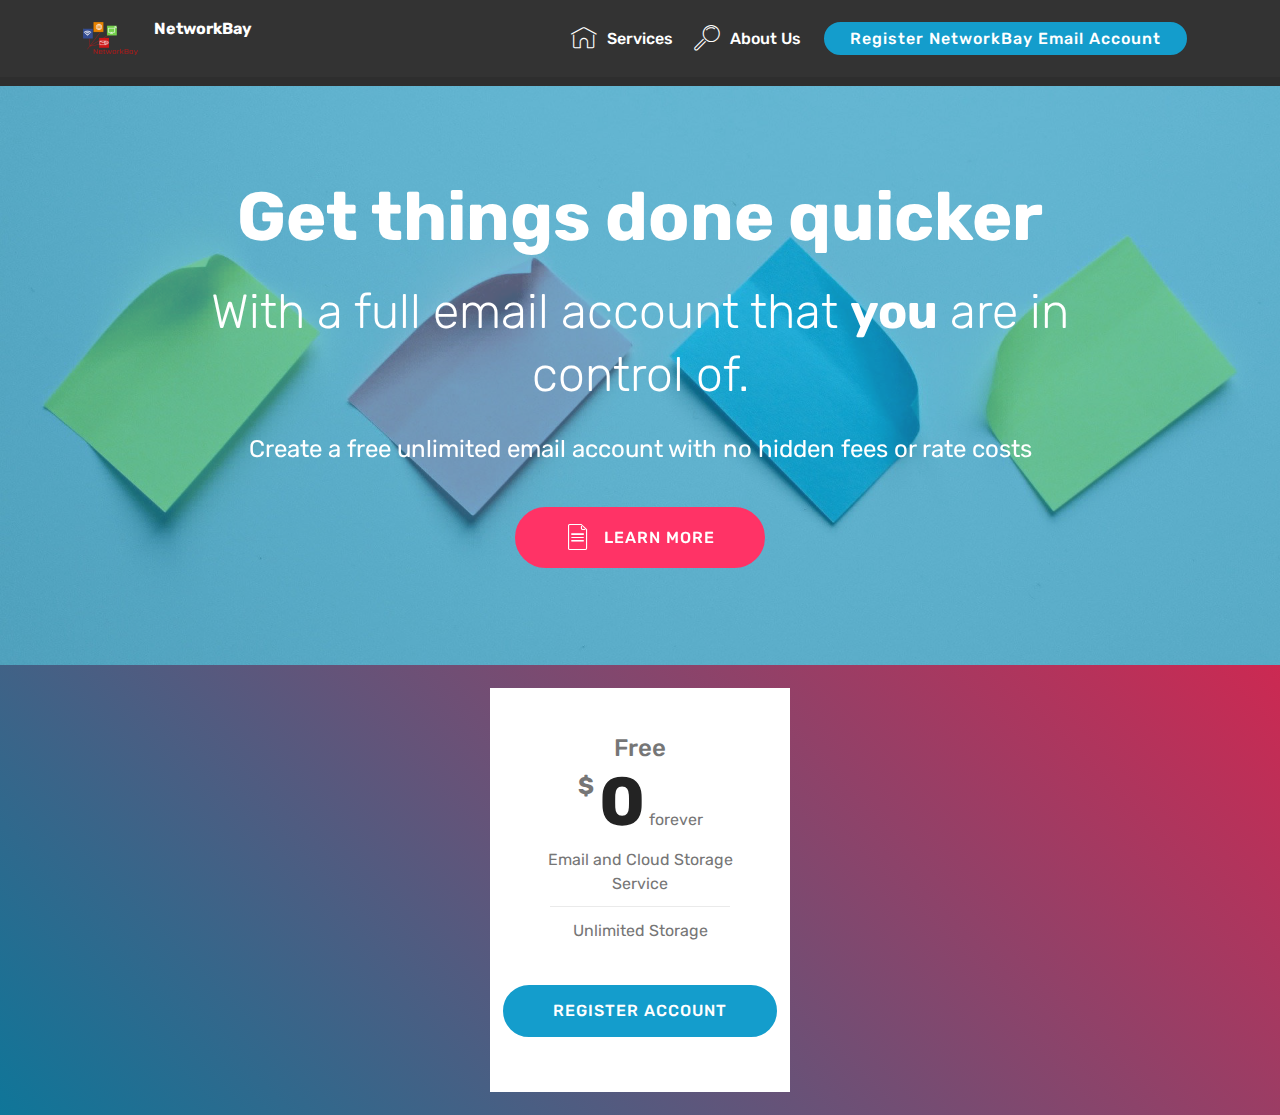
==== page1.html @ 38978fd0 "Initial commit" ====
<!DOCTYPE html>
<html  >
<head>
  <!-- Site made with Mobirise Website Builder v4.11.3, https://mobirise.com -->
  <meta charset="UTF-8">
  <meta http-equiv="X-UA-Compatible" content="IE=edge">
  <meta name="generator" content="Mobirise v4.11.3, mobirise.com">
  <meta name="viewport" content="width=device-width, initial-scale=1, minimum-scale=1">
  <link rel="shortcut icon" href="assets/images/unknown-122x122.png" type="image/x-icon">
  <meta name="description" content="Web Page Builder Description">
  
  <title>Register a NetworkBay Emailing Account</title>
  <link rel="stylesheet" href="assets/web/assets/mobirise-icons/mobirise-icons.css">
  <link rel="stylesheet" href="assets/bootstrap/css/bootstrap.min.css">
  <link rel="stylesheet" href="assets/bootstrap/css/bootstrap-grid.min.css">
  <link rel="stylesheet" href="assets/bootstrap/css/bootstrap-reboot.min.css">
  <link rel="stylesheet" href="assets/tether/tether.min.css">
  <link rel="stylesheet" href="assets/dropdown/css/style.css">
  <link rel="stylesheet" href="assets/theme/css/style.css">
  <link rel="preload" as="style" href="assets/mobirise/css/mbr-additional.css"><link rel="stylesheet" href="assets/mobirise/css/mbr-additional.css" type="text/css">
  
  
  
</head>
<body>
  <section class="menu cid-s6OE3MoCYk" once="menu" id="menu1-9">

    

    <nav class="navbar navbar-expand beta-menu navbar-dropdown align-items-center navbar-fixed-top navbar-toggleable-sm">
        <button class="navbar-toggler navbar-toggler-right" type="button" data-toggle="collapse" data-target="#navbarSupportedContent" aria-controls="navbarSupportedContent" aria-expanded="false" aria-label="Toggle navigation">
            <div class="hamburger">
                <span></span>
                <span></span>
                <span></span>
                <span></span>
            </div>
        </button>
        <div class="menu-logo">
            <div class="navbar-brand">
                <span class="navbar-logo">
                    <a href="https://networkbay.org">
                         <img src="assets/images/unknown-122x122.png" alt="NetworkBay Logo" title="" style="height: 3.8rem;">
                    </a>
                </span>
                <span class="navbar-caption-wrap"><a class="navbar-caption text-white display-4" href="https://mobirise.co">NetworkBay<br><br></a></span>
            </div>
        </div>
        <div class="collapse navbar-collapse" id="navbarSupportedContent">
            <ul class="navbar-nav nav-dropdown" data-app-modern-menu="true"><li class="nav-item">
                    <a class="nav-link link text-white display-4" href="https://mobirise.co">
                        <span class="mbri-home mbr-iconfont mbr-iconfont-btn"></span>
                        Services
                    </a>
                </li>
                <li class="nav-item">
                    <a class="nav-link link text-white display-4" href="https://mobirise.co">
                        <span class="mbri-search mbr-iconfont mbr-iconfont-btn"></span>
                        About Us
                    </a>
                </li></ul>
            <div class="navbar-buttons mbr-section-btn"><a class="btn btn-sm btn-primary display-4" href="https://mobirise.co">Register NetworkBay Email Account</a></div>
        </div>
    </nav>
</section>

<section class="engine"><a href="https://mobirise.info/y">html website templates</a></section><section once="footers" class="cid-s7uXBY1iLY" id="footer6-a">

    

    

    <div class="container">
        <div class="media-container-row align-center mbr-white">
            <div class="col-12">
                <p class="mbr-text mb-0 mbr-fonts-style display-7">
                    © Copyright 2020 NetworkBay - All Rights Reserved
                </p>
            </div>
        </div>
    </div>
</section>

<section class="header1 cid-sapcahCSkH mbr-parallax-background" id="header1-e">

    

    <div class="mbr-overlay" style="opacity: 0.6; background-color: rgb(20, 157, 204);">
    </div>

    <div class="container">
        <div class="row justify-content-md-center">
            <div class="mbr-white col-md-10">
                <h1 class="mbr-section-title align-center mbr-bold pb-3 mbr-fonts-style display-1">
                    Get things done quicker</h1>
                <h3 class="mbr-section-subtitle align-center mbr-light pb-3 mbr-fonts-style display-2">
                    With a full email account that <strong>you</strong>&nbsp;are in control of.</h3>
                <p class="mbr-text align-center pb-3 mbr-fonts-style display-5">Create a free unlimited email account with no hidden fees or rate costs</p>
                <div class="mbr-section-btn align-center"><a class="btn btn-md btn-secondary display-4" href="https://mobirise.co">
                        <span class="mbr-iconfont mbri-file"></span>LEARN MORE</a></div>
            </div>
        </div>
    </div>

</section>

<section class="pricing-table1 cid-saptM5VfDi" id="pricing-tables1-l">

    

    
    <div class="container">
        <div class="media-container-row">

            <div class="plan col-12 mx-2 my-2 justify-content-center">
                <div class="plan-header text-center pt-5">
                    <h3 class="plan-title mbr-fonts-style display-5">
                        Free</h3>
                    <div class="plan-price">
                        <span class="price-value mbr-fonts-style display-5">
                            $
                        </span>
                        <span class="price-figure mbr-fonts-style display-1">0</span>
                        <small class="price-term mbr-fonts-style display-7">forever</small>
                    </div>
                </div>
                <div class="plan-body pb-5">
                    <div class="plan-list align-center">
                        <ul class="list-group list-group-flush mbr-fonts-style display-7">
                            <li class="list-group-item">Email and Cloud Storage Service</li>
                            <li class="list-group-item">Unlimited Storage</li>
                        </ul>
                    </div>
                    <div class="mbr-section-btn text-center pt-4"><a href="https://mobirise.co" class="btn btn-primary display-4">REGISTER ACCOUNT</a></div>
                </div>
            </div>

            

            

            
        </div>
    </div>
</section>


  <script src="assets/web/assets/jquery/jquery.min.js"></script>
  <script src="assets/popper/popper.min.js"></script>
  <script src="assets/bootstrap/js/bootstrap.min.js"></script>
  <script src="assets/tether/tether.min.js"></script>
  <script src="assets/smoothscroll/smooth-scroll.js"></script>
  <script src="assets/dropdown/js/nav-dropdown.js"></script>
  <script src="assets/dropdown/js/navbar-dropdown.js"></script>
  <script src="assets/touchswipe/jquery.touch-swipe.min.js"></script>
  <script src="assets/parallax/jarallax.min.js"></script>
  <script src="assets/theme/js/script.js"></script>
  
  
</body>
</html>
---- assets/web/assets/mobirise-icons/mobirise-icons.css ----
@font-face {
  font-family: 'MobiriseIcons';
  src:  url('mobirise-icons.eot?spat4u');
  src:  url('mobirise-icons.eot?spat4u#iefix') format('embedded-opentype'),
    url('mobirise-icons.ttf?spat4u') format('truetype'),
    url('mobirise-icons.woff?spat4u') format('woff'),
    url('mobirise-icons.svg?spat4u#MobiriseIcons') format('svg');
  font-weight: normal;
  font-style: normal;
  font-display: swap;
}

[class^="mbri-"], [class*=" mbri-"] {
  /* use !important to prevent issues with browser extensions that change fonts */
  font-family: MobiriseIcons !important;
  speak: none;
  font-style: normal;
  font-weight: normal;
  font-variant: normal;
  text-transform: none;
  line-height: 1;

  /* Better Font Rendering =========== */
  -webkit-font-smoothing: antialiased;
  -moz-osx-font-smoothing: grayscale;
}

.mbri-add-submenu:before {
  content: "\e900";
}
.mbri-alert:before {
  content: "\e901";
}
.mbri-align-center:before {
  content: "\e902";
}
.mbri-align-justify:before {
  content: "\e903";
}
.mbri-align-left:before {
  content: "\e904";
}
.mbri-align-right:before {
  content: "\e905";
}
.mbri-android:before {
  content: "\e906";
}
.mbri-apple:before {
  content: "\e907";
}
.mbri-arrow-down:before {
  content: "\e908";
}
.mbri-arrow-next:before {
  content: "\e909";
}
.mbri-arrow-prev:before {
  content: "\e90a";
}
.mbri-arrow-up:before {
  content: "\e90b";
}
.mbri-bold:before {
  content: "\e90c";
}
.mbri-bookmark:before {
  content: "\e90d";
}
.mbri-bootstrap:before {
  content: "\e90e";
}
.mbri-briefcase:before {
  content: "\e90f";
}
.mbri-browse:before {
  content: "\e910";
}
.mbri-bulleted-list:before {
  content: "\e911";
}
.mbri-calendar:before {
  content: "\e912";
}
.mbri-camera:before {
  content: "\e913";
}
.mbri-cart-add:before {
  content: "\e914";
}
.mbri-cart-full:before {
  content: "\e915";
}
.mbri-cash:before {
  content: "\e916";
}
.mbri-change-style:before {
  content: "\e917";
}
.mbri-chat:before {
  content: "\e918";
}
.mbri-clock:before {
  content: "\e919";
}
.mbri-close:before {
  content: "\e91a";
}
.mbri-cloud:before {
  content: "\e91b";
}
.mbri-code:before {
  content: "\e91c";
}
.mbri-contact-form:before {
  content: "\e91d";
}
.mbri-credit-card:before {
  content: "\e91e";
}
.mbri-cursor-click:before {
  content: "\e91f";
}
.mbri-cust-feedback:before {
  content: "\e920";
}
.mbri-database:before {
  content: "\e921";
}
.mbri-delivery:before {
  content: "\e922";
}
.mbri-desktop:before {
  content: "\e923";
}
.mbri-devices:before {
  content: "\e924";
}
.mbri-down:before {
  content: "\e925";
}
.mbri-download:before {
  content: "\e989";
}
.mbri-drag-n-drop:before {
  content: "\e927";
}
.mbri-drag-n-drop2:before {
  content: "\e928";
}
.mbri-edit:before {
  content: "\e929";
}
.mbri-edit2:before {
  content: "\e92a";
}
.mbri-error:before {
  content: "\e92b";
}
.mbri-extension:before {
  content: "\e92c";
}
.mbri-features:before {
  content: "\e92d";
}
.mbri-file:before {
  content: "\e92e";
}
.mbri-flag:before {
  content: "\e92f";
}
.mbri-folder:before {
  content: "\e930";
}
.mbri-gift:before {
  content: "\e931";
}
.mbri-github:before {
  content: "\e932";
}
.mbri-globe:before {
  content: "\e933";
}
.mbri-globe-2:before {
  content: "\e934";
}
.mbri-growing-chart:before {
  content: "\e935";
}
.mbri-hearth:before {
  content: "\e936";
}
.mbri-help:before {
  content: "\e937";
}
.mbri-home:before {
  content: "\e938";
}
.mbri-hot-cup:before {
  content: "\e939";
}
.mbri-idea:before {
  content: "\e93a";
}
.mbri-image-gallery:before {
  content: "\e93b";
}
.mbri-image-slider:before {
  content: "\e93c";
}
.mbri-info:before {
  content: "\e93d";
}
.mbri-italic:before {
  content: "\e93e";
}
.mbri-key:before {
  content: "\e93f";
}
.mbri-laptop:before {
  content: "\e940";
}
.mbri-layers:before {
  content: "\e941";
}
.mbri-left-right:before {
  content: "\e942";
}
.mbri-left:before {
  content: "\e943";
}
.mbri-letter:before {
  content: "\e944";
}
.mbri-like:before {
  content: "\e945";
}
.mbri-link:before {
  content: "\e946";
}
.mbri-lock:before {
  content: "\e947";
}
.mbri-login:before {
  content: "\e948";
}
.mbri-logout:before {
  content: "\e949";
}
.mbri-magic-stick:before {
  content: "\e94a";
}
.mbri-map-pin:before {
  content: "\e94b";
}
.mbri-menu:before {
  content: "\e94c";
}
.mbri-mobile:before {
  content: "\e94d";
}
.mbri-mobile2:before {
  content: "\e94e";
}
.mbri-mobirise:before {
  content: "\e94f";
}
.mbri-more-horizontal:before {
  content: "\e950";
}
.mbri-more-vertical:before {
  content: "\e951";
}
.mbri-music:before {
  content: "\e952";
}
.mbri-new-file:before {
  content: "\e953";
}
.mbri-numbered-list:before {
  content: "\e954";
}
.mbri-opened-folder:before {
  content: "\e955";
}
.mbri-pages:before {
  content: "\e956";
}
.mbri-paper-plane:before {
  content: "\e957";
}
.mbri-paperclip:before {
  content: "\e958";
}
.mbri-photo:before {
  content: "\e959";
}
.mbri-photos:before {
  content: "\e95a";
}
.mbri-pin:before {
  content: "\e95b";
}
.mbri-play:before {
  content: "\e95c";
}
.mbri-plus:before {
  content: "\e95d";
}
.mbri-preview:before {
  content: "\e95e";
}
.mbri-print:before {
  content: "\e95f";
}
.mbri-protect:before {
  content: "\e960";
}
.mbri-question:before {
  content: "\e961";
}
.mbri-quote-left:before {
  content: "\e962";
}
.mbri-quote-right:before {
  content: "\e963";
}
.mbri-refresh:before {
  content: "\e964";
}
.mbri-responsive:before {
  content: "\e965";
}
.mbri-right:before {
  content: "\e966";
}
.mbri-rocket:before {
  content: "\e967";
}
.mbri-sad-face:before {
  content: "\e968";
}
.mbri-sale:before {
  content: "\e969";
}
.mbri-save:before {
  content: "\e96a";
}
.mbri-search:before {
  content: "\e96b";
}
.mbri-setting:before {
  content: "\e96c";
}
.mbri-setting2:before {
  content: "\e96d";
}
.mbri-setting3:before {
  content: "\e96e";
}
.mbri-share:before {
  content: "\e96f";
}
.mbri-shopping-bag:before {
  content: "\e970";
}
.mbri-shopping-basket:before {
  content: "\e971";
}
.mbri-shopping-cart:before {
  content: "\e972";
}
.mbri-sites:before {
  content: "\e973";
}
.mbri-smile-face:before {
  content: "\e974";
}
.mbri-speed:before {
  content: "\e975";
}
.mbri-star:before {
  content: "\e976";
}
.mbri-success:before {
  content: "\e977";
}
.mbri-sun:before {
  content: "\e978";
}
.mbri-sun2:before {
  content: "\e979";
}
.mbri-tablet:before {
  content: "\e97a";
}
.mbri-tablet-vertical:before {
  content: "\e97b";
}
.mbri-target:before {
  content: "\e97c";
}
.mbri-timer:before {
  content: "\e97d";
}
.mbri-to-ftp:before {
  content: "\e97e";
}
.mbri-to-local-drive:before {
  content: "\e97f";
}
.mbri-touch-swipe:before {
  content: "\e980";
}
.mbri-touch:before {
  content: "\e981";
}
.mbri-trash:before {
  content: "\e982";
}
.mbri-underline:before {
  content: "\e983";
}
.mbri-unlink:before {
  content: "\e984";
}
.mbri-unlock:before {
  content: "\e985";
}
.mbri-up-down:before {
  content: "\e986";
}
.mbri-up:before {
  content: "\e987";
}
.mbri-update:before {
  content: "\e988";
}
.mbri-upload:before {
 content: "\e926"; 
}
.mbri-user:before {
  content: "\e98a";
}
.mbri-user2:before {
  content: "\e98b";
}
.mbri-users:before {
  content: "\e98c";
}
.mbri-video:before {
  content: "\e98d";
}
.mbri-video-play:before {
  content: "\e98e";
}
.mbri-watch:before {
  content: "\e98f";
}
.mbri-website-theme:before {
  content: "\e990";
}
.mbri-wifi:before {
  content: "\e991";
}
.mbri-windows:before {
  content: "\e992";
}
.mbri-zoom-out:before {
  content: "\e993";
}
.mbri-redo:before {
  content: "\e994";
}
.mbri-undo:before {
  content: "\e995";
}
---- assets/dropdown/css/style.css ----
.navbar-dropdown {
  left: 0;
  padding: 0;
  position: absolute;
  right: 0;
  top: 0;
  transition: all 0.45s ease;
  z-index: 1030;
  background: #282828; }
  .navbar-dropdown .navbar-logo {
    margin-right: 0.8rem;
    transition: margin 0.3s ease-in-out;
    vertical-align: middle; }
    .navbar-dropdown .navbar-logo img {
      height: 3.125rem;
      transition: all 0.3s ease-in-out; }
    .navbar-dropdown .navbar-logo.mbr-iconfont {
      font-size: 3.125rem;
      line-height: 3.125rem; }
  .navbar-dropdown .navbar-caption {
    font-weight: 700;
    white-space: normal;
    vertical-align: -4px;
    line-height: 3.125rem !important; }
    .navbar-dropdown .navbar-caption, .navbar-dropdown .navbar-caption:hover {
      color: inherit;
      text-decoration: none; }
  .navbar-dropdown .mbr-iconfont + .navbar-caption {
    vertical-align: -1px; }
  .navbar-dropdown.navbar-fixed-top {
    position: fixed; }
  .navbar-dropdown .navbar-brand span {
    vertical-align: -4px; }
  .navbar-dropdown.bg-color.transparent {
    background: none; }
  .navbar-dropdown.navbar-short .navbar-brand {
    padding: 0.625rem 0; }
    .navbar-dropdown.navbar-short .navbar-brand span {
      vertical-align: -1px; }
  .navbar-dropdown.navbar-short .navbar-caption {
    line-height: 2.375rem !important;
    vertical-align: -2px; }
  .navbar-dropdown.navbar-short .navbar-logo {
    margin-right: 0.5rem; }
    .navbar-dropdown.navbar-short .navbar-logo img {
      height: 2.375rem; }
    .navbar-dropdown.navbar-short .navbar-logo.mbr-iconfont {
      font-size: 2.375rem;
      line-height: 2.375rem; }
  .navbar-dropdown.navbar-short .mbr-table-cell {
    height: 3.625rem; }
  .navbar-dropdown .navbar-close {
    left: 0.6875rem;
    position: fixed;
    top: 0.75rem;
    z-index: 1000; }
  .navbar-dropdown .hamburger-icon {
    content: "";
    display: inline-block;
    vertical-align: middle;
    width: 16px;
    -webkit-box-shadow: 0 -6px 0 1px #282828,0 0 0 1px #282828,0 6px 0 1px #282828;
    -moz-box-shadow: 0 -6px 0 1px #282828,0 0 0 1px #282828,0 6px 0 1px #282828;
    box-shadow: 0 -6px 0 1px #282828,0 0 0 1px #282828,0 6px 0 1px #282828; }

.dropdown-menu .dropdown-toggle[data-toggle="dropdown-submenu"]::after {
  border-bottom: 0.35em solid transparent;
  border-left: 0.35em solid;
  border-right: 0;
  border-top: 0.35em solid transparent;
  margin-left: 0.3rem; }

.dropdown-menu .dropdown-item:focus {
  outline: 0; }

.nav-dropdown {
  font-size: 0.75rem;
  font-weight: 500;
  height: auto !important; }
  .nav-dropdown .nav-btn {
    padding-left: 1rem; }
  .nav-dropdown .link {
    margin: .667em 1.667em;
    font-weight: 500;
    padding: 0;
    transition: color .2s ease-in-out; }
    .nav-dropdown .link.dropdown-toggle {
      margin-right: 2.583em; }
      .nav-dropdown .link.dropdown-toggle::after {
        margin-left: .25rem;
        border-top: 0.35em solid;
        border-right: 0.35em solid transparent;
        border-left: 0.35em solid transparent;
        border-bottom: 0; }
      .nav-dropdown .link.dropdown-toggle[aria-expanded="true"] {
        margin: 0;
        padding: 0.667em 3.263em  0.667em 1.667em; }
  .nav-dropdown .link::after,
  .nav-dropdown .dropdown-item::after {
    color: inherit; }
  .nav-dropdown .btn {
    font-size: 0.75rem;
    font-weight: 700;
    letter-spacing: 0;
    margin-bottom: 0;
    padding-left: 1.25rem;
    padding-right: 1.25rem; }
  .nav-dropdown .dropdown-menu {
    border-radius: 0;
    border: 0;
    left: 0;
    margin: 0;
    padding-bottom: 1.25rem;
    padding-top: 1.25rem;
    position: relative; }
  .nav-dropdown .dropdown-submenu {
    margin-left: 0.125rem;
    top: 0; }
  .nav-dropdown .dropdown-item {
    font-weight: 500;
    line-height: 2;
    padding: 0.3846em 4.615em 0.3846em 1.5385em;
    position: relative;
    transition: color .2s ease-in-out, background-color .2s ease-in-out; }
    .nav-dropdown .dropdown-item::after {
      margin-top: -0.3077em;
      position: absolute;
      right: 1.1538em;
      top: 50%; }
    .nav-dropdown .dropdown-item:focus, .nav-dropdown .dropdown-item:hover {
      background: none; }

@media (max-width: 767px) {
  .nav-dropdown.navbar-toggleable-sm {
    bottom: 0;
    display: none;
    left: 0;
    overflow-x: hidden;
    position: fixed;
    top: 0;
    transform: translateX(-100%);
    -ms-transform: translateX(-100%);
    -webkit-transform: translateX(-100%);
    width: 18.75rem;
    z-index: 999; } }
.nav-dropdown.navbar-toggleable-xl {
  bottom: 0;
  display: none;
  left: 0;
  overflow-x: hidden;
  position: fixed;
  top: 0;
  transform: translateX(-100%);
  -ms-transform: translateX(-100%);
  -webkit-transform: translateX(-100%);
  width: 18.75rem;
  z-index: 999; }

.nav-dropdown-sm {
  display: block !important;
  overflow-x: hidden;
  overflow: auto;
  padding-top: 3.875rem; }
  .nav-dropdown-sm::after {
    content: "";
    display: block;
    height: 3rem;
    width: 100%; }
  .nav-dropdown-sm.collapse.in ~ .navbar-close {
    display: block !important; }
  .nav-dropdown-sm.collapsing, .nav-dropdown-sm.collapse.in {
    transform: translateX(0);
    -ms-transform: translateX(0);
    -webkit-transform: translateX(0);
    transition: all 0.25s ease-out;
    -webkit-transition: all 0.25s ease-out;
    background: #282828; }
  .nav-dropdown-sm.collapsing[aria-expanded="false"] {
    transform: translateX(-100%);
    -ms-transform: translateX(-100%);
    -webkit-transform: translateX(-100%); }
  .nav-dropdown-sm .nav-item {
    display: block;
    margin-left: 0 !important;
    padding-left: 0; }
  .nav-dropdown-sm .link,
  .nav-dropdown-sm .dropdown-item {
    border-top: 1px dotted rgba(255, 255, 255, 0.1);
    font-size: 0.8125rem;
    line-height: 1.6;
    margin: 0 !important;
    padding: 0.875rem 2.4rem 0.875rem 1.5625rem !important;
    position: relative;
    white-space: normal; }
    .nav-dropdown-sm .link:focus, .nav-dropdown-sm .link:hover,
    .nav-dropdown-sm .dropdown-item:focus,
    .nav-dropdown-sm .dropdown-item:hover {
      background: rgba(0, 0, 0, 0.2) !important;
      color: #c0a375; }
  .nav-dropdown-sm .nav-btn {
    position: relative;
    padding: 1.5625rem 1.5625rem 0 1.5625rem; }
    .nav-dropdown-sm .nav-btn::before {
      border-top: 1px dotted rgba(255, 255, 255, 0.1);
      content: "";
      left: 0;
      position: absolute;
      top: 0;
      width: 100%; }
    .nav-dropdown-sm .nav-btn + .nav-btn {
      padding-top: 0.625rem; }
      .nav-dropdown-sm .nav-btn + .nav-btn::before {
        display: none; }
  .nav-dropdown-sm .btn {
    padding: 0.625rem 0; }
  .nav-dropdown-sm .dropdown-toggle[data-toggle="dropdown-submenu"]::after {
    margin-left: .25rem;
    border-top: 0.35em solid;
    border-right: 0.35em solid transparent;
    border-left: 0.35em solid transparent;
    border-bottom: 0; }
  .nav-dropdown-sm .dropdown-toggle[data-toggle="dropdown-submenu"][aria-expanded="true"]::after {
    border-top: 0;
    border-right: 0.35em solid transparent;
    border-left: 0.35em solid transparent;
    border-bottom: 0.35em solid; }
  .nav-dropdown-sm .dropdown-menu {
    margin: 0;
    padding: 0;
    position: relative;
    top: 0;
    left: 0;
    width: 100%;
    border: 0;
    float: none;
    border-radius: 0;
    background: none; }
  .nav-dropdown-sm .dropdown-submenu {
    left: 100%;
    margin-left: 0.125rem;
    margin-top: -1.25rem;
    top: 0; }

.navbar-toggleable-sm .nav-dropdown .dropdown-menu {
  position: absolute; }

.navbar-toggleable-sm .nav-dropdown .dropdown-submenu {
  left: 100%;
  margin-left: 0.125rem;
  margin-top: -1.25rem;
  top: 0; }

.navbar-toggleable-sm.opened .nav-dropdown .dropdown-menu {
  position: relative; }

.navbar-toggleable-sm.opened .nav-dropdown .dropdown-submenu {
  left: 0;
  margin-left: 00rem;
  margin-top: 0rem;
  top: 0; }

.is-builder .nav-dropdown.collapsing {
  transition: none !important; }

/*# sourceMappingURL=style.css.map */
---- assets/theme/css/style.css ----
/*!
 * Mobirise v4 theme (https://mobirise.com/)
 * Copyright 2017 Mobirise
 */
section {
  background-color: #eeeeee; }

body {
  font-style: normal;
  line-height: 1.5; }

section,
.container,
.container-fluid {
  position: relative;
  word-wrap: break-word; }

a.mbr-iconfont:hover {
  text-decoration: none; }

.article .lead p,
.article .lead ul,
.article .lead ol,
.article .lead pre,
.article .lead blockquote {
  margin-bottom: 0; }

ul,
ol,
pre,
blockquote {
  margin-bottom: 2.3125rem; }

pre {
  background: #f4f4f4;
  padding: 10px 24px;
  white-space: pre-wrap; }

.inactive {
  -webkit-user-select: none;
  -moz-user-select: none;
  -ms-user-select: none;
  user-select: none;
  pointer-events: none;
  -webkit-user-drag: none;
  user-drag: none; }

.mbr-section__comments .row {
  justify-content: center;
  -webkit-justify-content: center; }

a {
  font-style: normal;
  font-weight: 400;
  cursor: pointer; }
  a, a:hover {
    text-decoration: none; }

figure {
  margin-bottom: 0; }

body {
  color: #232323; }

h1,
h2,
h3,
h4,
h5,
h6,
.h1,
.h2,
.h3,
.h4,
.h5,
.h6,
.display-1,
.display-2,
.display-3,
.display-4 {
  line-height: 1;
  word-break: break-word;
  word-wrap: break-word; }

.mbr-section-title {
  font-style: normal;
  line-height: 1.2; }

.mbr-section-subtitle {
  line-height: 1.3; }

.mbr-text {
  font-style: normal;
  line-height: 1.6; }

b,
strong {
  font-weight: bold; }

blockquote {
  padding: 10px 0 10px 20px;
  position: relative;
  border-left: 2px solid;
  border-color: #ff3366; }

input:-webkit-autofill, input:-webkit-autofill:hover, input:-webkit-autofill:focus, input:-webkit-autofill:active {
  transition-delay: 9999s;
  transition-property: background-color, color; }

textarea[type='hidden'] {
  display: none; }

body {
  position: relative; }

section {
  background-position: 50% 50%;
  background-repeat: no-repeat;
  background-size: cover; }
  section .mbr-background-video,
  section .mbr-background-video-preview {
    position: absolute;
    bottom: 0;
    left: 0;
    right: 0;
    top: 0; }

.hidden {
  visibility: hidden; }

.mbr-z-index20 {
  z-index: 20; }

/*! Base colors */
.mbr-white {
  color: #ffffff; }

.mbr-black {
  color: #000000; }

.mbr-bg-white {
  background-color: #ffffff; }

.mbr-bg-black {
  background-color: #000000; }

/*! Text-aligns */
.align-left {
  text-align: left; }

.align-center {
  text-align: center; }

.align-right {
  text-align: right; }

@media (max-width: 767px) {
  .align-left,
  .align-center,
  .align-right,
  .mbr-section-btn,
  .mbr-section-title {
    text-align: center; } }
/*! Font-weight  */
.mbr-light {
  font-weight: 300; }

.mbr-regular {
  font-weight: 400; }

.mbr-semibold {
  font-weight: 500; }

.mbr-bold {
  font-weight: 700; }

/*! Media  */
.media-size-item {
  -webkit-flex: 1 1 auto;
  -moz-flex: 1 1 auto;
  -ms-flex: 1 1 auto;
  -o-flex: 1 1 auto;
  flex: 1 1 auto; }

.media-content {
  -webkit-flex-basis: 100%;
  flex-basis: 100%; }

.media-container-row {
  display: -ms-flexbox;
  display: -webkit-flex;
  display: flex;
  -webkit-flex-direction: row;
  -ms-flex-direction: row;
  flex-direction: row;
  -webkit-flex-wrap: wrap;
  -ms-flex-wrap: wrap;
  flex-wrap: wrap;
  -webkit-justify-content: center;
  -ms-flex-pack: center;
  justify-content: center;
  -webkit-align-content: center;
  -ms-flex-line-pack: center;
  align-content: center;
  -webkit-align-items: start;
  -ms-flex-align: start;
  align-items: start; }
  .media-container-row .media-size-item {
    width: 400px; }

.media-container-column {
  display: -ms-flexbox;
  display: -webkit-flex;
  display: flex;
  -webkit-flex-direction: column;
  -ms-flex-direction: column;
  flex-direction: column;
  -webkit-flex-wrap: wrap;
  -ms-flex-wrap: wrap;
  flex-wrap: wrap;
  -webkit-justify-content: center;
  -ms-flex-pack: center;
  justify-content: center;
  -webkit-align-content: center;
  -ms-flex-line-pack: center;
  align-content: center;
  -webkit-align-items: stretch;
  -ms-flex-align: stretch;
  align-items: stretch; }
  .media-container-column > * {
    width: 100%; }

@media (min-width: 992px) {
  .media-container-row {
    -webkit-flex-wrap: nowrap;
    -ms-flex-wrap: nowrap;
    flex-wrap: nowrap; } }
figure {
  overflow: hidden; }

figure[mbr-media-size] {
  transition: width 0.1s; }

.mbr-figure img,
.mbr-figure iframe {
  display: block;
  width: 100%; }

.card {
  background-color: transparent;
  border: none; }

.card-box {
  width: 100%; }

.card-img {
  text-align: center;
  flex-shrink: 0;
  -webkit-flex-shrink: 0; }

.media {
  max-width: 100%;
  margin: 0 auto; }

.mbr-figure {
  -ms-flex-item-align: center;
  -ms-grid-row-align: center;
  -webkit-align-self: center;
  align-self: center; }

.media-container > div {
  max-width: 100%; }

.mbr-figure img,
.card-img img {
  width: 100%; }

@media (max-width: 991px) {
  .media-size-item {
    width: auto !important; }

  .media {
    width: auto; }

  .mbr-figure {
    width: 100% !important; } }
/*! Buttons */
.btn {
  font-weight: 500;
  border-width: 2px;
  font-style: normal;
  letter-spacing: 1px;
  margin: .4rem .8rem;
  white-space: normal;
  -webkit-transition: all .3s ease-in-out;
  -moz-transition: all .3s ease-in-out;
  transition: all .3s ease-in-out;
  display: inline-flex;
  align-items: center;
  justify-content: center;
  word-break: break-word;
  -webkit-align-items: center;
  -webkit-justify-content: center;
  display: -webkit-inline-flex; }

.btn-sm {
  font-weight: 500;
  letter-spacing: 1px;
  -webkit-transition: all .3s ease-in-out;
  -moz-transition: all .3s ease-in-out;
  transition: all .3s ease-in-out; }

.btn-md {
  font-weight: 500;
  letter-spacing: 1px;
  margin: .4rem .8rem !important;
  -webkit-transition: all .3s ease-in-out;
  -moz-transition: all .3s ease-in-out;
  transition: all .3s ease-in-out; }

.btn-lg {
  font-weight: 500;
  letter-spacing: 1px;
  margin: .4rem .8rem !important;
  -webkit-transition: all .3s ease-in-out;
  -moz-transition: all .3s ease-in-out;
  transition: all .3s ease-in-out; }

.mbr-section-btn {
  margin-left: -0.25rem;
  margin-right: -0.25rem;
  font-size: 0; }

nav .mbr-section-btn {
  margin-left: 0rem;
  margin-right: 0rem; }

.btn-form {
  border-radius: 0; }
  .btn-form:hover {
    cursor: pointer; }

/*! Btn icon margin */
.btn .mbr-iconfont,
.btn.btn-sm .mbr-iconfont {
  cursor: pointer;
  margin-right: 0.5rem; }

.btn.btn-md .mbr-iconfont,
.btn.btn-md .mbr-iconfont {
  margin-right: 0.8rem; }

.mbr-regular {
  font-weight: 400; }

.mbr-semibold {
  font-weight: 500; }

.mbr-bold {
  font-weight: 700; }

[type='submit'] {
  -webkit-appearance: none; }

/*! Full-screen */
.mbr-fullscreen .mbr-overlay {
  min-height: 100vh; }

.mbr-fullscreen {
  display: flex;
  display: -webkit-flex;
  display: -moz-flex;
  display: -ms-flex;
  display: -o-flex;
  align-items: center;
  -webkit-align-items: center;
  min-height: 100vh;
  padding-top: 3rem;
  padding-bottom: 3rem; }

/*! Map */
.map {
  height: 25rem;
  position: relative; }
  .map iframe {
    width: 100%;
    height: 100%; }

.mbr-overlay {
  background-color: #000;
  bottom: 0;
  left: 0;
  opacity: .5;
  position: absolute;
  right: 0;
  top: 0;
  z-index: 0;
  pointer-events: none; }

/* Form */
blockquote {
  font-style: italic;
  padding: 10px 0 10px 20px;
  font-size: 1.09rem;
  position: relative;
  border-width: 3px; }

.form-control {
  background-color: #f5f5f5;
  box-shadow: none;
  color: #565656;
  line-height: 1.43;
  min-height: 3.5em;
  padding: 1.07em .5em; }
  .form-control, .form-control:focus {
    border: 1px solid #e8e8e8; }
  .form-active .form-control:invalid {
    border-color: red; }

.form-control-label {
  position: relative;
  cursor: pointer;
  margin-bottom: .357em;
  padding: 0; }

.alert {
  color: #ffffff;
  border-radius: 0;
  border: 0;
  font-size: .875rem;
  line-height: 1.5;
  margin-bottom: 1.875rem;
  padding: 1.25rem;
  position: relative; }
  .alert.alert-form::after {
    background-color: inherit;
    bottom: -7px;
    content: "";
    display: block;
    height: 14px;
    left: 50%;
    margin-left: -7px;
    position: absolute;
    transform: rotate(45deg);
    width: 14px;
    -webkit-transform: rotate(45deg); }

.form-asterisk {
  font-family: initial;
  position: absolute;
  top: -2px;
  font-weight: normal; }

/*! Scroll to top arrow */
#scrollToTop a i:before {
  content: '';
  position: absolute;
  height: 40%;
  top: 25%;
  background: #fff;
  width: 2px;
  left: calc(50% - 1px); }
#scrollToTop a i:after {
  content: '';
  position: absolute;
  display: block;
  border-top: 2px solid #fff;
  border-right: 2px solid #fff;
  width: 40%;
  height: 40%;
  left: 30%;
  bottom: 30%;
  transform: rotate(135deg);
  -webkit-transform: rotate(135deg); }

.mbr-arrow-up {
  bottom: 25px;
  right: 90px;
  position: fixed;
  text-align: right;
  z-index: 5000;
  color: #ffffff;
  font-size: 32px;
  transform: rotate(180deg);
  -webkit-transform: rotate(180deg); }

.mbr-arrow-up a {
  background: rgba(0, 0, 0, 0.2);
  border-radius: 3px;
  color: #fff;
  display: inline-block;
  height: 60px;
  width: 60px;
  outline-style: none !important;
  position: relative;
  text-decoration: none;
  transition: all 0.3s ease-in-out;
  cursor: pointer;
  text-align: center; }
  .mbr-arrow-up a:hover {
    background-color: rgba(0, 0, 0, 0.4); }
  .mbr-arrow-up a i {
    line-height: 60px; }

.mbr-arrow-up-icon {
  display: block;
  color: #fff; }

.mbr-arrow-up-icon::before {
  content: '\203a';
  display: inline-block;
  font-family: serif;
  font-size: 32px;
  line-height: 1;
  font-style: normal;
  position: relative;
  top: 6px;
  left: -4px;
  -webkit-transform: rotate(-90deg);
  transform: rotate(-90deg); }

/*! Arrow Down */
.mbr-arrow {
  position: absolute;
  bottom: 45px;
  left: 50%;
  width: 60px;
  height: 60px;
  cursor: pointer;
  background-color: rgba(80, 80, 80, 0.5);
  border-radius: 50%;
  -webkit-transform: translateX(-50%);
  transform: translateX(-50%); }
  .mbr-arrow > a {
    display: inline-block;
    text-decoration: none;
    outline-style: none;
    -webkit-animation: arrowdown 1.7s ease-in-out infinite;
    animation: arrowdown 1.7s ease-in-out infinite; }
    .mbr-arrow > a > i {
      position: absolute;
      top: -2px;
      left: 15px;
      font-size: 2rem; }

@keyframes arrowdown {
  0% {
    transform: translateY(0px);
    -webkit-transform: translateY(0px); }
  50% {
    transform: translateY(-5px);
    -webkit-transform: translateY(-5px); }
  100% {
    transform: translateY(0px);
    -webkit-transform: translateY(0px); } }
@-webkit-keyframes arrowdown {
  0% {
    transform: translateY(0px);
    -webkit-transform: translateY(0px); }
  50% {
    transform: translateY(-5px);
    -webkit-transform: translateY(-5px); }
  100% {
    transform: translateY(0px);
    -webkit-transform: translateY(0px); } }
@media (max-width: 500px) {
  .mbr-arrow-up {
    left: 50%;
    right: auto;
    transform: translateX(-50%) rotate(180deg);
    -webkit-transform: translateX(-50%) rotate(180deg); } }
/*Gradients animation*/
@keyframes gradient-animation {
  from {
    background-position: 0% 100%;
    animation-timing-function: ease-in-out; }
  to {
    background-position: 100% 0%;
    animation-timing-function: ease-in-out; } }
@-webkit-keyframes gradient-animation {
  from {
    background-position: 0% 100%;
    animation-timing-function: ease-in-out; }
  to {
    background-position: 100% 0%;
    animation-timing-function: ease-in-out; } }
.bg-gradient {
  background-size: 200% 200%;
  animation: gradient-animation 5s infinite alternate;
  -webkit-animation: gradient-animation 5s infinite alternate; }

.menu .navbar-brand {
  display: -webkit-flex; }
  .menu .navbar-brand span {
    display: flex;
    display: -webkit-flex; }
  .menu .navbar-brand .navbar-caption-wrap {
    display: -webkit-flex; }
  .menu .navbar-brand .navbar-logo img {
    display: -webkit-flex; }
@media (min-width: 768px) and (max-width: 1023px) {
  .menu .navbar-toggleable-sm .navbar-nav {
    display: -webkit-box;
    display: -webkit-flex;
    display: -ms-flexbox; } }
@media (max-width: 1023px) {
  .menu .navbar-collapse {
    max-height: 93.5vh; }
    .menu .navbar-collapse.show {
      overflow: auto; } }
@media (min-width: 1024px) {
  .menu .navbar-nav.nav-dropdown {
    display: -webkit-flex; }
  .menu .navbar-toggleable-sm .navbar-collapse {
    display: -webkit-flex !important; }
  .menu .collapsed .navbar-collapse {
    max-height: 93.5vh; }
    .menu .collapsed .navbar-collapse.show {
      overflow: auto; } }
@media (max-width: 767px) {
  .menu .navbar-collapse {
    max-height: 80vh; } }

/* Others*/
.note-check a[data-value=Rubik] {
  font-style: normal; }

.mbr-arrow a {
  color: #ffffff; }

@media (max-width: 767px) {
  .mbr-arrow {
    display: none; } }
.navbar {
  display: -webkit-flex;
  -webkit-flex-wrap: wrap;
  -webkit-align-items: center;
  -webkit-justify-content: space-between; }

.navbar-collapse {
  -webkit-flex-basis: 100%;
  -webkit-flex-grow: 1;
  -webkit-align-items: center; }

.nav-dropdown .link {
  padding: 0.667em 1.667em !important;
  margin: 0 !important; }

.nav {
  display: -webkit-flex;
  -webkit-flex-wrap: wrap; }

.row {
  display: -webkit-flex;
  -webkit-flex-wrap: wrap; }

.justify-content-center {
  -webkit-justify-content: center; }

.form-inline {
  display: -webkit-flex;
  -webkit-flex-flow: row wrap;
  -webkit-align-items: center; }

.card-wrapper {
  -webkit-flex: 1; }

.carousel-control {
  z-index: 10;
  display: -webkit-flex;
  -webkit-align-items: center;
  -webkit-justify-content: center; }

.carousel-controls {
  display: -webkit-flex; }

.media {
  display: -webkit-flex; }

.form-group:focus {
  outline: none; }

.jq-selectbox__select {
  padding: 1.07em 0.5em;
  position: absolute;
  top: 0;
  left: 0;
  width: 100%; }

.jq-selectbox__dropdown {
  position: absolute;
  top: 100% !important;
  left: 0 !important;
  width: 100% !important; }

.jq-selectbox__trigger-arrow {
  transform: translateY(-50%); }

.jq-selectbox li {
  padding: 1.07em 0.5em; }

input[type='range'] {
  padding-left: 0 !important;
  padding-right: 0 !important; }

.modal-dialog,
.modal-content {
  height: 100%; }

.modal-dialog .carousel-inner {
  height: calc(100vh - 1.75rem); }
  @media (max-width: 575px) {
    .modal-dialog .carousel-inner {
      height: calc(100vh - 1rem); } }

.carousel-item {
  text-align: center; }

.carousel-item img {
  margin: auto; }

.navbar-toggler {
  -webkit-align-self: flex-start;
  -ms-flex-item-align: start;
  align-self: flex-start;
  padding: 0.25rem 0.75rem;
  font-size: 1.25rem;
  line-height: 1;
  background: transparent;
  border: 1px solid transparent;
  -webkit-border-radius: 0.25rem;
  border-radius: 0.25rem; }

.navbar-toggler:focus,
.navbar-toggler:hover {
  text-decoration: none; }

.navbar-toggler-icon {
  display: inline-block;
  width: 1.5em;
  height: 1.5em;
  vertical-align: middle;
  content: '';
  background: no-repeat center center;
  -webkit-background-size: 100% 100%;
  -o-background-size: 100% 100%;
  background-size: 100% 100%; }

.navbar-toggler-left {
  position: absolute;
  left: 1rem; }

.navbar-toggler-right {
  position: absolute;
  right: 1rem; }

@media (max-width: 575px) {
  .navbar-toggleable .navbar-nav .dropdown-menu {
    position: static;
    float: none; }

  .navbar-toggleable > .container {
    padding-right: 0;
    padding-left: 0; } }
@media (min-width: 576px) {
  .navbar-toggleable {
    -webkit-box-orient: horizontal;
    -webkit-box-direction: normal;
    -webkit-flex-direction: row;
    -ms-flex-direction: row;
    flex-direction: row;
    -webkit-flex-wrap: nowrap;
    -ms-flex-wrap: nowrap;
    flex-wrap: nowrap;
    -webkit-box-align: center;
    -webkit-align-items: center;
    -ms-flex-align: center;
    align-items: center; }

  .navbar-toggleable .navbar-nav {
    -webkit-box-orient: horizontal;
    -webkit-box-direction: normal;
    -webkit-flex-direction: row;
    -ms-flex-direction: row;
    flex-direction: row; }

  .navbar-toggleable .navbar-nav .nav-link {
    padding-right: 0.5rem;
    padding-left: 0.5rem; }

  .navbar-toggleable > .container {
    display: -webkit-box;
    display: -webkit-flex;
    display: -ms-flexbox;
    display: flex;
    -webkit-flex-wrap: nowrap;
    -ms-flex-wrap: nowrap;
    flex-wrap: nowrap;
    -webkit-box-align: center;
    -webkit-align-items: center;
    -ms-flex-align: center;
    align-items: center; }

  .navbar-toggleable .navbar-collapse {
    display: -webkit-box !important;
    display: -webkit-flex !important;
    display: -ms-flexbox !important;
    display: flex !important;
    width: 100%; }

  .navbar-toggleable .navbar-toggler {
    display: none; } }
@media (max-width: 767px) {
  .navbar-toggleable-sm .navbar-nav .dropdown-menu {
    position: static;
    float: none; }

  .navbar-toggleable-sm > .container {
    padding-right: 0;
    padding-left: 0; } }
@media (min-width: 768px) {
  .navbar-toggleable-sm {
    -webkit-box-orient: horizontal;
    -webkit-box-direction: normal;
    -webkit-flex-direction: row;
    -ms-flex-direction: row;
    flex-direction: row;
    -webkit-flex-wrap: nowrap;
    -ms-flex-wrap: nowrap;
    flex-wrap: nowrap;
    -webkit-box-align: center;
    -webkit-align-items: center;
    -ms-flex-align: center;
    align-items: center; }

  .navbar-toggleable-sm .navbar-nav {
    -webkit-box-orient: horizontal;
    -webkit-box-direction: normal;
    -webkit-flex-direction: row;
    -ms-flex-direction: row;
    flex-direction: row; }

  .navbar-toggleable-sm .navbar-nav .nav-link {
    padding-right: 0.5rem;
    padding-left: 0.5rem; }

  .navbar-toggleable-sm > .container {
    display: -webkit-box;
    display: -webkit-flex;
    display: -ms-flexbox;
    display: flex;
    -webkit-flex-wrap: nowrap;
    -ms-flex-wrap: nowrap;
    flex-wrap: nowrap;
    -webkit-box-align: center;
    -webkit-align-items: center;
    -ms-flex-align: center;
    align-items: center; }

  .navbar-toggleable-sm .navbar-collapse {
    display: none;
    width: 100%; }

  .navbar-toggleable-sm .navbar-toggler {
    display: none; } }
@media (max-width: 1023px) {
  .navbar-toggleable-md .navbar-nav .dropdown-menu {
    position: static;
    float: none; }

  .navbar-toggleable-md > .container {
    padding-right: 0;
    padding-left: 0; } }
@media (min-width: 1024px) {
  .navbar-toggleable-md {
    -webkit-box-orient: horizontal;
    -webkit-box-direction: normal;
    -webkit-flex-direction: row;
    -ms-flex-direction: row;
    flex-direction: row;
    -webkit-flex-wrap: nowrap;
    -ms-flex-wrap: nowrap;
    flex-wrap: nowrap;
    -webkit-box-align: center;
    -webkit-align-items: center;
    -ms-flex-align: center;
    align-items: center; }

  .navbar-toggleable-md .navbar-nav {
    -webkit-box-orient: horizontal;
    -webkit-box-direction: normal;
    -webkit-flex-direction: row;
    -ms-flex-direction: row;
    flex-direction: row; }

  .navbar-toggleable-md .navbar-nav .nav-link {
    padding-right: 0.5rem;
    padding-left: 0.5rem; }

  .navbar-toggleable-md > .container {
    display: -webkit-box;
    display: -webkit-flex;
    display: -ms-flexbox;
    display: flex;
    -webkit-flex-wrap: nowrap;
    -ms-flex-wrap: nowrap;
    flex-wrap: nowrap;
    -webkit-box-align: center;
    -webkit-align-items: center;
    -ms-flex-align: center;
    align-items: center; }

  .navbar-toggleable-md .navbar-collapse {
    display: -webkit-box !important;
    display: -webkit-flex !important;
    display: -ms-flexbox !important;
    display: flex !important;
    width: 100%; }

  .navbar-toggleable-md .navbar-toggler {
    display: none; } }
@media (max-width: 1199px) {
  .navbar-toggleable-lg .navbar-nav .dropdown-menu {
    position: static;
    float: none; }

  .navbar-toggleable-lg > .container {
    padding-right: 0;
    padding-left: 0; } }
@media (min-width: 1200px) {
  .navbar-toggleable-lg {
    -webkit-box-orient: horizontal;
    -webkit-box-direction: normal;
    -webkit-flex-direction: row;
    -ms-flex-direction: row;
    flex-direction: row;
    -webkit-flex-wrap: nowrap;
    -ms-flex-wrap: nowrap;
    flex-wrap: nowrap;
    -webkit-box-align: center;
    -webkit-align-items: center;
    -ms-flex-align: center;
    align-items: center; }

  .navbar-toggleable-lg .navbar-nav {
    -webkit-box-orient: horizontal;
    -webkit-box-direction: normal;
    -webkit-flex-direction: row;
    -ms-flex-direction: row;
    flex-direction: row; }

  .navbar-toggleable-lg .navbar-nav .nav-link {
    padding-right: 0.5rem;
    padding-left: 0.5rem; }

  .navbar-toggleable-lg > .container {
    display: -webkit-box;
    display: -webkit-flex;
    display: -ms-flexbox;
    display: flex;
    -webkit-flex-wrap: nowrap;
    -ms-flex-wrap: nowrap;
    flex-wrap: nowrap;
    -webkit-box-align: center;
    -webkit-align-items: center;
    -ms-flex-align: center;
    align-items: center; }

  .navbar-toggleable-lg .navbar-collapse {
    display: -webkit-box !important;
    display: -webkit-flex !important;
    display: -ms-flexbox !important;
    display: flex !important;
    width: 100%; }

  .navbar-toggleable-lg .navbar-toggler {
    display: none; } }
.navbar-toggleable-xl {
  -webkit-box-orient: horizontal;
  -webkit-box-direction: normal;
  -webkit-flex-direction: row;
  -ms-flex-direction: row;
  flex-direction: row;
  -webkit-flex-wrap: nowrap;
  -ms-flex-wrap: nowrap;
  flex-wrap: nowrap;
  -webkit-box-align: center;
  -webkit-align-items: center;
  -ms-flex-align: center;
  align-items: center; }

.navbar-toggleable-xl .navbar-nav .dropdown-menu {
  position: static;
  float: none; }

.navbar-toggleable-xl > .container {
  padding-right: 0;
  padding-left: 0; }

.navbar-toggleable-xl .navbar-nav {
  -webkit-box-orient: horizontal;
  -webkit-box-direction: normal;
  -webkit-flex-direction: row;
  -ms-flex-direction: row;
  flex-direction: row; }

.navbar-toggleable-xl .navbar-nav .nav-link {
  padding-right: 0.5rem;
  padding-left: 0.5rem; }

.navbar-toggleable-xl > .container {
  display: -webkit-box;
  display: -webkit-flex;
  display: -ms-flexbox;
  display: flex;
  -webkit-flex-wrap: nowrap;
  -ms-flex-wrap: nowrap;
  flex-wrap: nowrap;
  -webkit-box-align: center;
  -webkit-align-items: center;
  -ms-flex-align: center;
  align-items: center; }

.navbar-toggleable-xl .navbar-collapse {
  display: -webkit-box !important;
  display: -webkit-flex !important;
  display: -ms-flexbox !important;
  display: flex !important;
  width: 100%; }

.navbar-toggleable-xl .navbar-toggler {
  display: none; }

.card-img {
  width: auto; }

.menu .navbar.collapsed:not(.beta-menu) {
  flex-direction: column;
  -webkit-flex-direction: column; }

.carousel-item.active,
.carousel-item-next,
.carousel-item-prev {
  display: -webkit-box;
  display: -webkit-flex;
  display: -ms-flexbox;
  display: flex; }

.note-air-layout .dropup .dropdown-menu,
.note-air-layout .navbar-fixed-bottom .dropdown .dropdown-menu {
  bottom: initial !important; }

html,
body {
  height: auto;
  min-height: 100vh; }

.dropup .dropdown-toggle::after {
  display: none; }

/*# sourceMappingURL=style.css.map */
.engine {
	position: absolute;
	text-indent: -2400px;
	text-align: center;
	padding: 0;
	top: 0;
	left: -2400px;
}
---- assets/mobirise/css/mbr-additional.css ----
@import url(https://fonts.googleapis.com/css?family=Rubik:300,300i,400,400i,500,500i,700,700i,900,900i&display=swap);





body {
  font-family: Rubik;
}
.display-1 {
  font-family: 'Rubik', sans-serif;
  font-size: 4.25rem;
  font-display: swap;
}
.display-1 > .mbr-iconfont {
  font-size: 6.8rem;
}
.display-2 {
  font-family: 'Rubik', sans-serif;
  font-size: 3rem;
  font-display: swap;
}
.display-2 > .mbr-iconfont {
  font-size: 4.8rem;
}
.display-4 {
  font-family: 'Rubik', sans-serif;
  font-size: 1rem;
  font-display: swap;
}
.display-4 > .mbr-iconfont {
  font-size: 1.6rem;
}
.display-5 {
  font-family: 'Rubik', sans-serif;
  font-size: 1.5rem;
  font-display: swap;
}
.display-5 > .mbr-iconfont {
  font-size: 2.4rem;
}
.display-7 {
  font-family: 'Rubik', sans-serif;
  font-size: 1rem;
  font-display: swap;
}
.display-7 > .mbr-iconfont {
  font-size: 1.6rem;
}
/* ---- Fluid typography for mobile devices ---- */
/* 1.4 - font scale ratio ( bootstrap == 1.42857 ) */
/* 100vw - current viewport width */
/* (48 - 20)  48 == 48rem == 768px, 20 == 20rem == 320px(minimal supported viewport) */
/* 0.65 - min scale variable, may vary */
@media (max-width: 768px) {
  .display-1 {
    font-size: 3.4rem;
    font-size: calc( 2.1374999999999997rem + (4.25 - 2.1374999999999997) * ((100vw - 20rem) / (48 - 20)));
    line-height: calc( 1.4 * (2.1374999999999997rem + (4.25 - 2.1374999999999997) * ((100vw - 20rem) / (48 - 20))));
  }
  .display-2 {
    font-size: 2.4rem;
    font-size: calc( 1.7rem + (3 - 1.7) * ((100vw - 20rem) / (48 - 20)));
    line-height: calc( 1.4 * (1.7rem + (3 - 1.7) * ((100vw - 20rem) / (48 - 20))));
  }
  .display-4 {
    font-size: 0.8rem;
    font-size: calc( 1rem + (1 - 1) * ((100vw - 20rem) / (48 - 20)));
    line-height: calc( 1.4 * (1rem + (1 - 1) * ((100vw - 20rem) / (48 - 20))));
  }
  .display-5 {
    font-size: 1.2rem;
    font-size: calc( 1.175rem + (1.5 - 1.175) * ((100vw - 20rem) / (48 - 20)));
    line-height: calc( 1.4 * (1.175rem + (1.5 - 1.175) * ((100vw - 20rem) / (48 - 20))));
  }
}
/* Buttons */
.btn {
  padding: 1rem 3rem;
  border-radius: 3px;
}
.btn-sm {
  padding: 0.6rem 1.5rem;
  border-radius: 3px;
}
.btn-md {
  padding: 1rem 3rem;
  border-radius: 3px;
}
.btn-lg {
  padding: 1.2rem 3.2rem;
  border-radius: 3px;
}
.bg-primary {
  background-color: #149dcc !important;
}
.bg-success {
  background-color: #f7ed4a !important;
}
.bg-info {
  background-color: #82786e !important;
}
.bg-warning {
  background-color: #879a9f !important;
}
.bg-danger {
  background-color: #b1a374 !important;
}
.btn-primary,
.btn-primary:active {
  background-color: #149dcc !important;
  border-color: #149dcc !important;
  color: #ffffff !important;
}
.btn-primary:hover,
.btn-primary:focus,
.btn-primary.focus,
.btn-primary.active {
  color: #ffffff !important;
  background-color: #0d6786 !important;
  border-color: #0d6786 !important;
}
.btn-primary.disabled,
.btn-primary:disabled {
  color: #ffffff !important;
  background-color: #0d6786 !important;
  border-color: #0d6786 !important;
}
.btn-secondary,
.btn-secondary:active {
  background-color: #ff3366 !important;
  border-color: #ff3366 !important;
  color: #ffffff !important;
}
.btn-secondary:hover,
.btn-secondary:focus,
.btn-secondary.focus,
.btn-secondary.active {
  color: #ffffff !important;
  background-color: #e50039 !important;
  border-color: #e50039 !important;
}
.btn-secondary.disabled,
.btn-secondary:disabled {
  color: #ffffff !important;
  background-color: #e50039 !important;
  border-color: #e50039 !important;
}
.btn-info,
.btn-info:active {
  background-color: #82786e !important;
  border-color: #82786e !important;
  color: #ffffff !important;
}
.btn-info:hover,
.btn-info:focus,
.btn-info.focus,
.btn-info.active {
  color: #ffffff !important;
  background-color: #59524b !important;
  border-color: #59524b !important;
}
.btn-info.disabled,
.btn-info:disabled {
  color: #ffffff !important;
  background-color: #59524b !important;
  border-color: #59524b !important;
}
.btn-success,
.btn-success:active {
  background-color: #f7ed4a !important;
  border-color: #f7ed4a !important;
  color: #3f3c03 !important;
}
.btn-success:hover,
.btn-success:focus,
.btn-success.focus,
.btn-success.active {
  color: #3f3c03 !important;
  background-color: #eadd0a !important;
  border-color: #eadd0a !important;
}
.btn-success.disabled,
.btn-success:disabled {
  color: #3f3c03 !important;
  background-color: #eadd0a !important;
  border-color: #eadd0a !important;
}
.btn-warning,
.btn-warning:active {
  background-color: #879a9f !important;
  border-color: #879a9f !important;
  color: #ffffff !important;
}
.btn-warning:hover,
.btn-warning:focus,
.btn-warning.focus,
.btn-warning.active {
  color: #ffffff !important;
  background-color: #617479 !important;
  border-color: #617479 !important;
}
.btn-warning.disabled,
.btn-warning:disabled {
  color: #ffffff !important;
  background-color: #617479 !important;
  border-color: #617479 !important;
}
.btn-danger,
.btn-danger:active {
  background-color: #b1a374 !important;
  border-color: #b1a374 !important;
  color: #ffffff !important;
}
.btn-danger:hover,
.btn-danger:focus,
.btn-danger.focus,
.btn-danger.active {
  color: #ffffff !important;
  background-color: #8b7d4e !important;
  border-color: #8b7d4e !important;
}
.btn-danger.disabled,
.btn-danger:disabled {
  color: #ffffff !important;
  background-color: #8b7d4e !important;
  border-color: #8b7d4e !important;
}
.btn-white {
  color: #333333 !important;
}
.btn-white,
.btn-white:active {
  background-color: #ffffff !important;
  border-color: #ffffff !important;
  color: #808080 !important;
}
.btn-white:hover,
.btn-white:focus,
.btn-white.focus,
.btn-white.active {
  color: #808080 !important;
  background-color: #d9d9d9 !important;
  border-color: #d9d9d9 !important;
}
.btn-white.disabled,
.btn-white:disabled {
  color: #808080 !important;
  background-color: #d9d9d9 !important;
  border-color: #d9d9d9 !important;
}
.btn-black,
.btn-black:active {
  background-color: #333333 !important;
  border-color: #333333 !important;
  color: #ffffff !important;
}
.btn-black:hover,
.btn-black:focus,
.btn-black.focus,
.btn-black.active {
  color: #ffffff !important;
  background-color: #0d0d0d !important;
  border-color: #0d0d0d !important;
}
.btn-black.disabled,
.btn-black:disabled {
  color: #ffffff !important;
  background-color: #0d0d0d !important;
  border-color: #0d0d0d !important;
}
.btn-primary-outline,
.btn-primary-outline:active {
  background: none;
  border-color: #0b566f;
  color: #0b566f;
}
.btn-primary-outline:hover,
.btn-primary-outline:focus,
.btn-primary-outline.focus,
.btn-primary-outline.active {
  color: #ffffff;
  background-color: #149dcc;
  border-color: #149dcc;
}
.btn-primary-outline.disabled,
.btn-primary-outline:disabled {
  color: #ffffff !important;
  background-color: #149dcc !important;
  border-color: #149dcc !important;
}
.btn-secondary-outline,
.btn-secondary-outline:active {
  background: none;
  border-color: #cc0033;
  color: #cc0033;
}
.btn-secondary-outline:hover,
.btn-secondary-outline:focus,
.btn-secondary-outline.focus,
.btn-secondary-outline.active {
  color: #ffffff;
  background-color: #ff3366;
  border-color: #ff3366;
}
.btn-secondary-outline.disabled,
.btn-secondary-outline:disabled {
  color: #ffffff !important;
  background-color: #ff3366 !important;
  border-color: #ff3366 !important;
}
.btn-info-outline,
.btn-info-outline:active {
  background: none;
  border-color: #4b453f;
  color: #4b453f;
}
.btn-info-outline:hover,
.btn-info-outline:focus,
.btn-info-outline.focus,
.btn-info-outline.active {
  color: #ffffff;
  background-color: #82786e;
  border-color: #82786e;
}
.btn-info-outline.disabled,
.btn-info-outline:disabled {
  color: #ffffff !important;
  background-color: #82786e !important;
  border-color: #82786e !important;
}
.btn-success-outline,
.btn-success-outline:active {
  background: none;
  border-color: #d2c609;
  color: #d2c609;
}
.btn-success-outline:hover,
.btn-success-outline:focus,
.btn-success-outline.focus,
.btn-success-outline.active {
  color: #3f3c03;
  background-color: #f7ed4a;
  border-color: #f7ed4a;
}
.btn-success-outline.disabled,
.btn-success-outline:disabled {
  color: #3f3c03 !important;
  background-color: #f7ed4a !important;
  border-color: #f7ed4a !important;
}
.btn-warning-outline,
.btn-warning-outline:active {
  background: none;
  border-color: #55666b;
  color: #55666b;
}
.btn-warning-outline:hover,
.btn-warning-outline:focus,
.btn-warning-outline.focus,
.btn-warning-outline.active {
  color: #ffffff;
  background-color: #879a9f;
  border-color: #879a9f;
}
.btn-warning-outline.disabled,
.btn-warning-outline:disabled {
  color: #ffffff !important;
  background-color: #879a9f !important;
  border-color: #879a9f !important;
}
.btn-danger-outline,
.btn-danger-outline:active {
  background: none;
  border-color: #7a6e45;
  color: #7a6e45;
}
.btn-danger-outline:hover,
.btn-danger-outline:focus,
.btn-danger-outline.focus,
.btn-danger-outline.active {
  color: #ffffff;
  background-color: #b1a374;
  border-color: #b1a374;
}
.btn-danger-outline.disabled,
.btn-danger-outline:disabled {
  color: #ffffff !important;
  background-color: #b1a374 !important;
  border-color: #b1a374 !important;
}
.btn-black-outline,
.btn-black-outline:active {
  background: none;
  border-color: #000000;
  color: #000000;
}
.btn-black-outline:hover,
.btn-black-outline:focus,
.btn-black-outline.focus,
.btn-black-outline.active {
  color: #ffffff;
  background-color: #333333;
  border-color: #333333;
}
.btn-black-outline.disabled,
.btn-black-outline:disabled {
  color: #ffffff !important;
  background-color: #333333 !important;
  border-color: #333333 !important;
}
.btn-white-outline,
.btn-white-outline:active,
.btn-white-outline.active {
  background: none;
  border-color: #ffffff;
  color: #ffffff;
}
.btn-white-outline:hover,
.btn-white-outline:focus,
.btn-white-outline.focus {
  color: #333333;
  background-color: #ffffff;
  border-color: #ffffff;
}
.text-primary {
  color: #149dcc !important;
}
.text-secondary {
  color: #ff3366 !important;
}
.text-success {
  color: #f7ed4a !important;
}
.text-info {
  color: #82786e !important;
}
.text-warning {
  color: #879a9f !important;
}
.text-danger {
  color: #b1a374 !important;
}
.text-white {
  color: #ffffff !important;
}
.text-black {
  color: #000000 !important;
}
a.text-primary:hover,
a.text-primary:focus {
  color: #0b566f !important;
}
a.text-secondary:hover,
a.text-secondary:focus {
  color: #cc0033 !important;
}
a.text-success:hover,
a.text-success:focus {
  color: #d2c609 !important;
}
a.text-info:hover,
a.text-info:focus {
  color: #4b453f !important;
}
a.text-warning:hover,
a.text-warning:focus {
  color: #55666b !important;
}
a.text-danger:hover,
a.text-danger:focus {
  color: #7a6e45 !important;
}
a.text-white:hover,
a.text-white:focus {
  color: #b3b3b3 !important;
}
a.text-black:hover,
a.text-black:focus {
  color: #4d4d4d !important;
}
.alert-success {
  background-color: #70c770;
}
.alert-info {
  background-color: #82786e;
}
.alert-warning {
  background-color: #879a9f;
}
.alert-danger {
  background-color: #b1a374;
}
.mbr-section-btn a.btn:not(.btn-form) {
  border-radius: 100px;
}
.mbr-section-btn a.btn:not(.btn-form):hover,
.mbr-section-btn a.btn:not(.btn-form):focus {
  box-shadow: none !important;
}
.mbr-section-btn a.btn:not(.btn-form):hover,
.mbr-section-btn a.btn:not(.btn-form):focus {
  box-shadow: 0 10px 40px 0 rgba(0, 0, 0, 0.2) !important;
  -webkit-box-shadow: 0 10px 40px 0 rgba(0, 0, 0, 0.2) !important;
}
.mbr-gallery-filter li a {
  border-radius: 100px !important;
}
.mbr-gallery-filter li.active .btn {
  background-color: #149dcc;
  border-color: #149dcc;
  color: #ffffff;
}
.mbr-gallery-filter li.active .btn:focus {
  box-shadow: none;
}
.nav-tabs .nav-link {
  border-radius: 100px !important;
}
a,
a:hover {
  color: #149dcc;
}
.mbr-plan-header.bg-primary .mbr-plan-subtitle,
.mbr-plan-header.bg-primary .mbr-plan-price-desc {
  color: #b4e6f8;
}
.mbr-plan-header.bg-success .mbr-plan-subtitle,
.mbr-plan-header.bg-success .mbr-plan-price-desc {
  color: #ffffff;
}
.mbr-plan-header.bg-info .mbr-plan-subtitle,
.mbr-plan-header.bg-info .mbr-plan-price-desc {
  color: #beb8b2;
}
.mbr-plan-header.bg-warning .mbr-plan-subtitle,
.mbr-plan-header.bg-warning .mbr-plan-price-desc {
  color: #ced6d8;
}
.mbr-plan-header.bg-danger .mbr-plan-subtitle,
.mbr-plan-header.bg-danger .mbr-plan-price-desc {
  color: #dfd9c6;
}
/* Scroll to top button*/
.scrollToTop_wraper {
  display: none;
}
.form-control {
  font-family: 'Rubik', sans-serif;
  font-size: 1rem;
  font-display: swap;
}
.form-control > .mbr-iconfont {
  font-size: 1.6rem;
}
blockquote {
  border-color: #149dcc;
}
/* Forms */
.mbr-form .btn {
  margin: .4rem 0;
}
.mbr-form .input-group-btn a.btn {
  border-radius: 100px !important;
}
.mbr-form .input-group-btn a.btn:hover {
  box-shadow: 0 10px 40px 0 rgba(0, 0, 0, 0.2);
}
.mbr-form .input-group-btn button[type="submit"] {
  border-radius: 100px !important;
  padding: 1rem 3rem;
}
.mbr-form .input-group-btn button[type="submit"]:hover {
  box-shadow: 0 10px 40px 0 rgba(0, 0, 0, 0.2);
}
.form2 .form-control {
  border-top-left-radius: 100px;
  border-bottom-left-radius: 100px;
}
.form2 .input-group-btn a.btn {
  border-top-left-radius: 0 !important;
  border-bottom-left-radius: 0 !important;
}
.form2 .input-group-btn button[type="submit"] {
  border-top-left-radius: 0 !important;
  border-bottom-left-radius: 0 !important;
}
.form3 input[type="email"] {
  border-radius: 100px !important;
}
@media (max-width: 349px) {
  .form2 input[type="email"] {
    border-radius: 100px !important;
  }
  .form2 .input-group-btn a.btn {
    border-radius: 100px !important;
  }
  .form2 .input-group-btn button[type="submit"] {
    border-radius: 100px !important;
  }
}
@media (max-width: 767px) {
  .btn {
    font-size: .75rem !important;
  }
  .btn .mbr-iconfont {
    font-size: 1rem !important;
  }
}
/* Footer */
.mbr-footer-content li::before,
.mbr-footer .mbr-contacts li::before {
  background: #149dcc;
}
.mbr-footer-content li a:hover,
.mbr-footer .mbr-contacts li a:hover {
  color: #149dcc;
}
.footer3 input[type="email"],
.footer4 input[type="email"] {
  border-radius: 100px !important;
}
.footer3 .input-group-btn a.btn,
.footer4 .input-group-btn a.btn {
  border-radius: 100px !important;
}
.footer3 .input-group-btn button[type="submit"],
.footer4 .input-group-btn button[type="submit"] {
  border-radius: 100px !important;
}
/* Headers*/
.header13 .form-inline input[type="email"],
.header14 .form-inline input[type="email"] {
  border-radius: 100px;
}
.header13 .form-inline input[type="text"],
.header14 .form-inline input[type="text"] {
  border-radius: 100px;
}
.header13 .form-inline input[type="tel"],
.header14 .form-inline input[type="tel"] {
  border-radius: 100px;
}
.header13 .form-inline a.btn,
.header14 .form-inline a.btn {
  border-radius: 100px;
}
.header13 .form-inline button,
.header14 .form-inline button {
  border-radius: 100px !important;
}
@media screen and (-ms-high-contrast: active), (-ms-high-contrast: none) {
  .card-wrapper {
    flex: auto !important;
  }
}
.jq-selectbox li:hover,
.jq-selectbox li.selected {
  background-color: #149dcc;
  color: #ffffff;
}
.jq-selectbox .jq-selectbox__trigger-arrow,
.jq-number__spin.minus:after,
.jq-number__spin.plus:after {
  transition: 0.4s;
  border-top-color: currentColor;
  border-bottom-color: currentColor;
}
.jq-selectbox:hover .jq-selectbox__trigger-arrow,
.jq-number__spin.minus:hover:after,
.jq-number__spin.plus:hover:after {
  border-top-color: #149dcc;
  border-bottom-color: #149dcc;
}
.xdsoft_datetimepicker .xdsoft_calendar td.xdsoft_default,
.xdsoft_datetimepicker .xdsoft_calendar td.xdsoft_current,
.xdsoft_datetimepicker .xdsoft_timepicker .xdsoft_time_box > div > div.xdsoft_current {
  color: #ffffff !important;
  background-color: #149dcc !important;
  box-shadow: none !important;
}
.xdsoft_datetimepicker .xdsoft_calendar td:hover,
.xdsoft_datetimepicker .xdsoft_timepicker .xdsoft_time_box > div > div:hover {
  color: #ffffff !important;
  background: #ff3366 !important;
  box-shadow: none !important;
}
.lazy-bg {
  background-image: none !important;
}
.lazy-placeholder:not(section) {
  display: block;
  position: relative;
  padding-bottom: 56.25%;
}
iframe.lazy-placeholder,
.lazy-placeholder:after {
  content: '';
  position: absolute;
  width: 100px;
  height: 100px;
  background: transparent no-repeat center;
  background-size: contain;
  top: 50%;
  left: 50%;
  transform: translateX(-50%) translateY(-50%);
  background-image: url("data:image/svg+xml;charset=UTF-8,%3csvg width='32' height='32' viewBox='0 0 64 64' xmlns='http://www.w3.org/2000/svg' stroke='%23149dcc' %3e%3cg fill='none' fill-rule='evenodd'%3e%3cg transform='translate(16 16)' stroke-width='2'%3e%3ccircle stroke-opacity='.5' cx='16' cy='16' r='16'/%3e%3cpath d='M32 16c0-9.94-8.06-16-16-16'%3e%3canimateTransform attributeName='transform' type='rotate' from='0 16 16' to='360 16 16' dur='1s' repeatCount='indefinite'/%3e%3c/path%3e%3c/g%3e%3c/g%3e%3c/svg%3e");
}
section.lazy-placeholder:after {
  opacity: 0.3;
}
.cid-s6OE3MoCYk .navbar {
  padding: .5rem 0;
  background: #333333;
  transition: none;
  min-height: 77px;
}
.cid-s6OE3MoCYk .navbar-dropdown.bg-color.transparent.opened {
  background: #333333;
}
.cid-s6OE3MoCYk a {
  font-style: normal;
}
.cid-s6OE3MoCYk .nav-item span {
  padding-right: 0.4em;
  line-height: 0.5em;
  vertical-align: text-bottom;
  position: relative;
  text-decoration: none;
}
.cid-s6OE3MoCYk .nav-item a {
  display: -webkit-flex;
  align-items: center;
  justify-content: center;
  padding: 0.7rem 0 !important;
  margin: 0rem .65rem !important;
  -webkit-align-items: center;
  -webkit-justify-content: center;
}
.cid-s6OE3MoCYk .nav-item:focus,
.cid-s6OE3MoCYk .nav-link:focus {
  outline: none;
}
.cid-s6OE3MoCYk .btn {
  padding: 0.4rem 1.5rem;
  display: -webkit-inline-flex;
  align-items: center;
  -webkit-align-items: center;
}
.cid-s6OE3MoCYk .btn .mbr-iconfont {
  font-size: 1.6rem;
}
.cid-s6OE3MoCYk .menu-logo {
  margin-right: auto;
}
.cid-s6OE3MoCYk .menu-logo .navbar-brand {
  display: flex;
  margin-left: 5rem;
  padding: 0;
  transition: padding .2s;
  min-height: 3.8rem;
  -webkit-align-items: center;
  align-items: center;
}
.cid-s6OE3MoCYk .menu-logo .navbar-brand .navbar-caption-wrap {
  display: flex;
  -webkit-align-items: center;
  align-items: center;
  word-break: break-word;
  min-width: 7rem;
  margin: .3rem 0;
}
.cid-s6OE3MoCYk .menu-logo .navbar-brand .navbar-caption-wrap .navbar-caption {
  line-height: 1.2rem !important;
  padding-right: 2rem;
}
.cid-s6OE3MoCYk .menu-logo .navbar-brand .navbar-logo {
  font-size: 4rem;
  transition: font-size 0.25s;
}
.cid-s6OE3MoCYk .menu-logo .navbar-brand .navbar-logo img {
  display: flex;
}
.cid-s6OE3MoCYk .menu-logo .navbar-brand .navbar-logo .mbr-iconfont {
  transition: font-size 0.25s;
}
.cid-s6OE3MoCYk .menu-logo .navbar-brand .navbar-logo a {
  display: inline-flex;
}
.cid-s6OE3MoCYk .navbar-toggleable-sm .navbar-collapse {
  justify-content: flex-end;
  -webkit-justify-content: flex-end;
  padding-right: 5rem;
  width: auto;
}
.cid-s6OE3MoCYk .navbar-toggleable-sm .navbar-collapse .navbar-nav {
  flex-wrap: wrap;
  -webkit-flex-wrap: wrap;
  padding-left: 0;
}
.cid-s6OE3MoCYk .navbar-toggleable-sm .navbar-collapse .navbar-nav .nav-item {
  -webkit-align-self: center;
  align-self: center;
}
.cid-s6OE3MoCYk .navbar-toggleable-sm .navbar-collapse .navbar-buttons {
  padding-left: 0;
  padding-bottom: 0;
}
.cid-s6OE3MoCYk .dropdown .dropdown-menu {
  background: #333333;
  display: none;
  position: absolute;
  min-width: 5rem;
  padding-top: 1.4rem;
  padding-bottom: 1.4rem;
  text-align: left;
}
.cid-s6OE3MoCYk .dropdown .dropdown-menu .dropdown-item {
  width: auto;
  padding: 0.235em 1.5385em 0.235em 1.5385em !important;
}
.cid-s6OE3MoCYk .dropdown .dropdown-menu .dropdown-item::after {
  right: 0.5rem;
}
.cid-s6OE3MoCYk .dropdown .dropdown-menu .dropdown-submenu {
  margin: 0;
}
.cid-s6OE3MoCYk .dropdown.open > .dropdown-menu {
  display: block;
}
.cid-s6OE3MoCYk .navbar-toggleable-sm.opened:after {
  position: absolute;
  width: 100vw;
  height: 100vh;
  content: '';
  background-color: rgba(0, 0, 0, 0.1);
  left: 0;
  bottom: 0;
  transform: translateY(100%);
  -webkit-transform: translateY(100%);
  z-index: 1000;
}
.cid-s6OE3MoCYk .navbar.navbar-short {
  min-height: 60px;
  transition: all .2s;
}
.cid-s6OE3MoCYk .navbar.navbar-short .navbar-toggler-right {
  top: 20px;
}
.cid-s6OE3MoCYk .navbar.navbar-short .navbar-logo a {
  font-size: 2.5rem !important;
  line-height: 2.5rem;
  transition: font-size 0.25s;
}
.cid-s6OE3MoCYk .navbar.navbar-short .navbar-logo a .mbr-iconfont {
  font-size: 2.5rem !important;
}
.cid-s6OE3MoCYk .navbar.navbar-short .navbar-logo a img {
  height: 3rem !important;
}
.cid-s6OE3MoCYk .navbar.navbar-short .navbar-brand {
  min-height: 3rem;
}
.cid-s6OE3MoCYk button.navbar-toggler {
  width: 31px;
  height: 18px;
  cursor: pointer;
  transition: all .2s;
  top: 1.5rem;
  right: 1rem;
}
.cid-s6OE3MoCYk button.navbar-toggler:focus {
  outline: none;
}
.cid-s6OE3MoCYk button.navbar-toggler .hamburger span {
  position: absolute;
  right: 0;
  width: 30px;
  height: 2px;
  border-right: 5px;
  background-color: #ffffff;
}
.cid-s6OE3MoCYk button.navbar-toggler .hamburger span:nth-child(1) {
  top: 0;
  transition: all .2s;
}
.cid-s6OE3MoCYk button.navbar-toggler .hamburger span:nth-child(2) {
  top: 8px;
  transition: all .15s;
}
.cid-s6OE3MoCYk button.navbar-toggler .hamburger span:nth-child(3) {
  top: 8px;
  transition: all .15s;
}
.cid-s6OE3MoCYk button.navbar-toggler .hamburger span:nth-child(4) {
  top: 16px;
  transition: all .2s;
}
.cid-s6OE3MoCYk nav.opened .hamburger span:nth-child(1) {
  top: 8px;
  width: 0;
  opacity: 0;
  right: 50%;
  transition: all .2s;
}
.cid-s6OE3MoCYk nav.opened .hamburger span:nth-child(2) {
  -webkit-transform: rotate(45deg);
  transform: rotate(45deg);
  transition: all .25s;
}
.cid-s6OE3MoCYk nav.opened .hamburger span:nth-child(3) {
  -webkit-transform: rotate(-45deg);
  transform: rotate(-45deg);
  transition: all .25s;
}
.cid-s6OE3MoCYk nav.opened .hamburger span:nth-child(4) {
  top: 8px;
  width: 0;
  opacity: 0;
  right: 50%;
  transition: all .2s;
}
.cid-s6OE3MoCYk .collapsed.navbar-expand {
  flex-direction: column;
  -webkit-flex-direction: column;
}
.cid-s6OE3MoCYk .collapsed .btn {
  display: -webkit-flex;
}
.cid-s6OE3MoCYk .collapsed .navbar-collapse {
  display: none !important;
  padding-right: 0 !important;
}
.cid-s6OE3MoCYk .collapsed .navbar-collapse.collapsing,
.cid-s6OE3MoCYk .collapsed .navbar-collapse.show {
  display: block !important;
}
.cid-s6OE3MoCYk .collapsed .navbar-collapse.collapsing .navbar-nav,
.cid-s6OE3MoCYk .collapsed .navbar-collapse.show .navbar-nav {
  display: block;
  text-align: center;
}
.cid-s6OE3MoCYk .collapsed .navbar-collapse.collapsing .navbar-nav .nav-item,
.cid-s6OE3MoCYk .collapsed .navbar-collapse.show .navbar-nav .nav-item {
  clear: both;
}
.cid-s6OE3MoCYk .collapsed .navbar-collapse.collapsing .navbar-buttons,
.cid-s6OE3MoCYk .collapsed .navbar-collapse.show .navbar-buttons {
  text-align: center;
}
.cid-s6OE3MoCYk .collapsed .navbar-collapse.collapsing .navbar-buttons:last-child,
.cid-s6OE3MoCYk .collapsed .navbar-collapse.show .navbar-buttons:last-child {
  margin-bottom: 1rem;
}
@media (min-width: 1024px) {
  .cid-s6OE3MoCYk .collapsed:not(.navbar-short) .navbar-collapse {
    max-height: calc(98.5vh - 3.8rem);
  }
}
.cid-s6OE3MoCYk .collapsed button.navbar-toggler {
  display: block;
}
.cid-s6OE3MoCYk .collapsed .navbar-brand {
  margin-left: 1rem !important;
}
.cid-s6OE3MoCYk .collapsed .navbar-toggleable-sm {
  flex-direction: column;
  -webkit-flex-direction: column;
}
.cid-s6OE3MoCYk .collapsed .dropdown .dropdown-menu {
  width: 100%;
  text-align: center;
  position: relative;
  opacity: 0;
  overflow: hidden;
  display: block;
  height: 0;
  visibility: hidden;
  padding: 0;
  transition-duration: .5s;
  transition-property: opacity,padding,height;
}
.cid-s6OE3MoCYk .collapsed .dropdown.open > .dropdown-menu {
  position: relative;
  opacity: 1;
  height: auto;
  padding: 1.4rem 0;
  visibility: visible;
}
.cid-s6OE3MoCYk .collapsed .dropdown .dropdown-submenu {
  left: 0;
  text-align: center;
  width: 100%;
}
.cid-s6OE3MoCYk .collapsed .dropdown .dropdown-toggle[data-toggle="dropdown-submenu"]::after {
  margin-top: 0;
  position: inherit;
  right: 0;
  top: 50%;
  display: inline-block;
  width: 0;
  height: 0;
  margin-left: .3em;
  vertical-align: middle;
  content: "";
  border-top: .30em solid;
  border-right: .30em solid transparent;
  border-left: .30em solid transparent;
}
@media (max-width: 1023px) {
  .cid-s6OE3MoCYk .navbar-expand {
    flex-direction: column;
    -webkit-flex-direction: column;
  }
  .cid-s6OE3MoCYk img {
    height: 3.8rem !important;
  }
  .cid-s6OE3MoCYk .btn {
    display: -webkit-flex;
  }
  .cid-s6OE3MoCYk button.navbar-toggler {
    display: block;
  }
  .cid-s6OE3MoCYk .navbar-brand {
    margin-left: 1rem !important;
  }
  .cid-s6OE3MoCYk .navbar-toggleable-sm {
    flex-direction: column;
    -webkit-flex-direction: column;
  }
  .cid-s6OE3MoCYk .navbar-collapse {
    display: none !important;
    padding-right: 0 !important;
  }
  .cid-s6OE3MoCYk .navbar-collapse.collapsing,
  .cid-s6OE3MoCYk .navbar-collapse.show {
    display: block !important;
  }
  .cid-s6OE3MoCYk .navbar-collapse.collapsing .navbar-nav,
  .cid-s6OE3MoCYk .navbar-collapse.show .navbar-nav {
    display: block;
    text-align: center;
  }
  .cid-s6OE3MoCYk .navbar-collapse.collapsing .navbar-nav .nav-item,
  .cid-s6OE3MoCYk .navbar-collapse.show .navbar-nav .nav-item {
    clear: both;
  }
  .cid-s6OE3MoCYk .navbar-collapse.collapsing .navbar-buttons,
  .cid-s6OE3MoCYk .navbar-collapse.show .navbar-buttons {
    text-align: center;
  }
  .cid-s6OE3MoCYk .navbar-collapse.collapsing .navbar-buttons:last-child,
  .cid-s6OE3MoCYk .navbar-collapse.show .navbar-buttons:last-child {
    margin-bottom: 1rem;
  }
  .cid-s6OE3MoCYk .dropdown .dropdown-menu {
    width: 100%;
    text-align: center;
    position: relative;
    opacity: 0;
    overflow: hidden;
    display: block;
    height: 0;
    visibility: hidden;
    padding: 0;
    transition-duration: .5s;
    transition-property: opacity,padding,height;
  }
  .cid-s6OE3MoCYk .dropdown.open > .dropdown-menu {
    position: relative;
    opacity: 1;
    height: auto;
    padding: 1.4rem 0;
    visibility: visible;
  }
  .cid-s6OE3MoCYk .dropdown .dropdown-submenu {
    left: 0;
    text-align: center;
    width: 100%;
  }
  .cid-s6OE3MoCYk .dropdown .dropdown-toggle[data-toggle="dropdown-submenu"]::after {
    margin-top: 0;
    position: inherit;
    right: 0;
    top: 50%;
    display: inline-block;
    width: 0;
    height: 0;
    margin-left: .3em;
    vertical-align: middle;
    content: "";
    border-top: .30em solid;
    border-right: .30em solid transparent;
    border-left: .30em solid transparent;
  }
}
@media (min-width: 767px) {
  .cid-s6OE3MoCYk .menu-logo {
    flex-shrink: 0;
    -webkit-flex-shrink: 0;
  }
}
.cid-s6OE3MoCYk .navbar-collapse {
  flex-basis: auto;
  -webkit-flex-basis: auto;
}
.cid-s6OE3MoCYk .nav-link:hover,
.cid-s6OE3MoCYk .dropdown-item:hover {
  color: #c1c1c1 !important;
}
.cid-s6OEL0o48B {
  background: linear-gradient(45deg, #e4d295, #ff3366);
}
.cid-s6OEL0o48B .mbr-section-subtitle {
  font-style: italic;
  letter-spacing: 1rem;
}
.cid-s6OFIU6RTx {
  padding-top: 90px;
  padding-bottom: 90px;
  background-color: #ffffff;
}
.cid-s6OFIU6RTx h3 {
  text-align: center;
}
.cid-s6OFIU6RTx .mbr-section-subtitle {
  color: #767676;
  font-weight: 300;
}
.cid-s6OFIU6RTx .mbr-content-text {
  color: #767676;
  text-align: center;
}
.cid-s6OFIU6RTx .panel-item {
  background: #ffffff;
}
.cid-s6OFIU6RTx .card {
  word-wrap: break-word;
}
.cid-s6OFIU6RTx .mbr-iconfont {
  font-size: 80px;
  color: #149dcc;
}
.cid-s7uW0b5M3a {
  padding-top: 90px;
  padding-bottom: 90px;
  background: linear-gradient(45deg, #dbd4b8, #25aab2);
}
.cid-s7uW0b5M3a .btn {
  margin: 0 0 .5rem 0;
}
.cid-s7uVNuhYOD {
  padding-top: 90px;
  padding-bottom: 90px;
  background-image: url("../../../assets/images/background4.jpg");
}
.cid-s7uVNuhYOD h4 {
  font-weight: 500;
  color: #ffffff;
}
.cid-s7uVNuhYOD p {
  color: #ffffff;
}
.cid-s7uVNuhYOD .card {
  margin-bottom: 2rem;
}
.cid-s7uVNuhYOD .card-img {
  border-radius: 0;
  padding: 2rem 2rem 0 2rem;
  background-color: #149dcc;
}
.cid-s7uVNuhYOD .card-img span {
  font-size: 100px;
  color: #ffffff;
}
.cid-s7uVNuhYOD .card-box {
  padding-bottom: 2rem;
  background-color: #149dcc;
  background: linear-gradient(#149dcc, transparent);
}
.cid-s7uVNuhYOD .card-box .card-title {
  margin: 0;
  padding: 2rem 2rem 0 2rem;
}
.cid-s7uVNuhYOD .card-box .mbr-text {
  margin-bottom: 0;
  padding: 2rem 2rem 0 2rem;
}
.cid-s7uVNuhYOD .card-box .mbr-section-btn {
  padding-top: 1rem;
}
.cid-s7uVNuhYOD .card-box .mbr-section-btn a {
  margin-top: 1rem;
  margin-bottom: 0;
}
.cid-s7uXBY1iLY {
  padding-top: 30px;
  padding-bottom: 30px;
  background-color: #2e2e2e;
}
.cid-s6OE3MoCYk .navbar {
  padding: .5rem 0;
  background: #333333;
  transition: none;
  min-height: 77px;
}
.cid-s6OE3MoCYk .navbar-dropdown.bg-color.transparent.opened {
  background: #333333;
}
.cid-s6OE3MoCYk a {
  font-style: normal;
}
.cid-s6OE3MoCYk .nav-item span {
  padding-right: 0.4em;
  line-height: 0.5em;
  vertical-align: text-bottom;
  position: relative;
  text-decoration: none;
}
.cid-s6OE3MoCYk .nav-item a {
  display: -webkit-flex;
  align-items: center;
  justify-content: center;
  padding: 0.7rem 0 !important;
  margin: 0rem .65rem !important;
  -webkit-align-items: center;
  -webkit-justify-content: center;
}
.cid-s6OE3MoCYk .nav-item:focus,
.cid-s6OE3MoCYk .nav-link:focus {
  outline: none;
}
.cid-s6OE3MoCYk .btn {
  padding: 0.4rem 1.5rem;
  display: -webkit-inline-flex;
  align-items: center;
  -webkit-align-items: center;
}
.cid-s6OE3MoCYk .btn .mbr-iconfont {
  font-size: 1.6rem;
}
.cid-s6OE3MoCYk .menu-logo {
  margin-right: auto;
}
.cid-s6OE3MoCYk .menu-logo .navbar-brand {
  display: flex;
  margin-left: 5rem;
  padding: 0;
  transition: padding .2s;
  min-height: 3.8rem;
  -webkit-align-items: center;
  align-items: center;
}
.cid-s6OE3MoCYk .menu-logo .navbar-brand .navbar-caption-wrap {
  display: flex;
  -webkit-align-items: center;
  align-items: center;
  word-break: break-word;
  min-width: 7rem;
  margin: .3rem 0;
}
.cid-s6OE3MoCYk .menu-logo .navbar-brand .navbar-caption-wrap .navbar-caption {
  line-height: 1.2rem !important;
  padding-right: 2rem;
}
.cid-s6OE3MoCYk .menu-logo .navbar-brand .navbar-logo {
  font-size: 4rem;
  transition: font-size 0.25s;
}
.cid-s6OE3MoCYk .menu-logo .navbar-brand .navbar-logo img {
  display: flex;
}
.cid-s6OE3MoCYk .menu-logo .navbar-brand .navbar-logo .mbr-iconfont {
  transition: font-size 0.25s;
}
.cid-s6OE3MoCYk .menu-logo .navbar-brand .navbar-logo a {
  display: inline-flex;
}
.cid-s6OE3MoCYk .navbar-toggleable-sm .navbar-collapse {
  justify-content: flex-end;
  -webkit-justify-content: flex-end;
  padding-right: 5rem;
  width: auto;
}
.cid-s6OE3MoCYk .navbar-toggleable-sm .navbar-collapse .navbar-nav {
  flex-wrap: wrap;
  -webkit-flex-wrap: wrap;
  padding-left: 0;
}
.cid-s6OE3MoCYk .navbar-toggleable-sm .navbar-collapse .navbar-nav .nav-item {
  -webkit-align-self: center;
  align-self: center;
}
.cid-s6OE3MoCYk .navbar-toggleable-sm .navbar-collapse .navbar-buttons {
  padding-left: 0;
  padding-bottom: 0;
}
.cid-s6OE3MoCYk .dropdown .dropdown-menu {
  background: #333333;
  display: none;
  position: absolute;
  min-width: 5rem;
  padding-top: 1.4rem;
  padding-bottom: 1.4rem;
  text-align: left;
}
.cid-s6OE3MoCYk .dropdown .dropdown-menu .dropdown-item {
  width: auto;
  padding: 0.235em 1.5385em 0.235em 1.5385em !important;
}
.cid-s6OE3MoCYk .dropdown .dropdown-menu .dropdown-item::after {
  right: 0.5rem;
}
.cid-s6OE3MoCYk .dropdown .dropdown-menu .dropdown-submenu {
  margin: 0;
}
.cid-s6OE3MoCYk .dropdown.open > .dropdown-menu {
  display: block;
}
.cid-s6OE3MoCYk .navbar-toggleable-sm.opened:after {
  position: absolute;
  width: 100vw;
  height: 100vh;
  content: '';
  background-color: rgba(0, 0, 0, 0.1);
  left: 0;
  bottom: 0;
  transform: translateY(100%);
  -webkit-transform: translateY(100%);
  z-index: 1000;
}
.cid-s6OE3MoCYk .navbar.navbar-short {
  min-height: 60px;
  transition: all .2s;
}
.cid-s6OE3MoCYk .navbar.navbar-short .navbar-toggler-right {
  top: 20px;
}
.cid-s6OE3MoCYk .navbar.navbar-short .navbar-logo a {
  font-size: 2.5rem !important;
  line-height: 2.5rem;
  transition: font-size 0.25s;
}
.cid-s6OE3MoCYk .navbar.navbar-short .navbar-logo a .mbr-iconfont {
  font-size: 2.5rem !important;
}
.cid-s6OE3MoCYk .navbar.navbar-short .navbar-logo a img {
  height: 3rem !important;
}
.cid-s6OE3MoCYk .navbar.navbar-short .navbar-brand {
  min-height: 3rem;
}
.cid-s6OE3MoCYk button.navbar-toggler {
  width: 31px;
  height: 18px;
  cursor: pointer;
  transition: all .2s;
  top: 1.5rem;
  right: 1rem;
}
.cid-s6OE3MoCYk button.navbar-toggler:focus {
  outline: none;
}
.cid-s6OE3MoCYk button.navbar-toggler .hamburger span {
  position: absolute;
  right: 0;
  width: 30px;
  height: 2px;
  border-right: 5px;
  background-color: #ffffff;
}
.cid-s6OE3MoCYk button.navbar-toggler .hamburger span:nth-child(1) {
  top: 0;
  transition: all .2s;
}
.cid-s6OE3MoCYk button.navbar-toggler .hamburger span:nth-child(2) {
  top: 8px;
  transition: all .15s;
}
.cid-s6OE3MoCYk button.navbar-toggler .hamburger span:nth-child(3) {
  top: 8px;
  transition: all .15s;
}
.cid-s6OE3MoCYk button.navbar-toggler .hamburger span:nth-child(4) {
  top: 16px;
  transition: all .2s;
}
.cid-s6OE3MoCYk nav.opened .hamburger span:nth-child(1) {
  top: 8px;
  width: 0;
  opacity: 0;
  right: 50%;
  transition: all .2s;
}
.cid-s6OE3MoCYk nav.opened .hamburger span:nth-child(2) {
  -webkit-transform: rotate(45deg);
  transform: rotate(45deg);
  transition: all .25s;
}
.cid-s6OE3MoCYk nav.opened .hamburger span:nth-child(3) {
  -webkit-transform: rotate(-45deg);
  transform: rotate(-45deg);
  transition: all .25s;
}
.cid-s6OE3MoCYk nav.opened .hamburger span:nth-child(4) {
  top: 8px;
  width: 0;
  opacity: 0;
  right: 50%;
  transition: all .2s;
}
.cid-s6OE3MoCYk .collapsed.navbar-expand {
  flex-direction: column;
  -webkit-flex-direction: column;
}
.cid-s6OE3MoCYk .collapsed .btn {
  display: -webkit-flex;
}
.cid-s6OE3MoCYk .collapsed .navbar-collapse {
  display: none !important;
  padding-right: 0 !important;
}
.cid-s6OE3MoCYk .collapsed .navbar-collapse.collapsing,
.cid-s6OE3MoCYk .collapsed .navbar-collapse.show {
  display: block !important;
}
.cid-s6OE3MoCYk .collapsed .navbar-collapse.collapsing .navbar-nav,
.cid-s6OE3MoCYk .collapsed .navbar-collapse.show .navbar-nav {
  display: block;
  text-align: center;
}
.cid-s6OE3MoCYk .collapsed .navbar-collapse.collapsing .navbar-nav .nav-item,
.cid-s6OE3MoCYk .collapsed .navbar-collapse.show .navbar-nav .nav-item {
  clear: both;
}
.cid-s6OE3MoCYk .collapsed .navbar-collapse.collapsing .navbar-buttons,
.cid-s6OE3MoCYk .collapsed .navbar-collapse.show .navbar-buttons {
  text-align: center;
}
.cid-s6OE3MoCYk .collapsed .navbar-collapse.collapsing .navbar-buttons:last-child,
.cid-s6OE3MoCYk .collapsed .navbar-collapse.show .navbar-buttons:last-child {
  margin-bottom: 1rem;
}
@media (min-width: 1024px) {
  .cid-s6OE3MoCYk .collapsed:not(.navbar-short) .navbar-collapse {
    max-height: calc(98.5vh - 3.8rem);
  }
}
.cid-s6OE3MoCYk .collapsed button.navbar-toggler {
  display: block;
}
.cid-s6OE3MoCYk .collapsed .navbar-brand {
  margin-left: 1rem !important;
}
.cid-s6OE3MoCYk .collapsed .navbar-toggleable-sm {
  flex-direction: column;
  -webkit-flex-direction: column;
}
.cid-s6OE3MoCYk .collapsed .dropdown .dropdown-menu {
  width: 100%;
  text-align: center;
  position: relative;
  opacity: 0;
  overflow: hidden;
  display: block;
  height: 0;
  visibility: hidden;
  padding: 0;
  transition-duration: .5s;
  transition-property: opacity,padding,height;
}
.cid-s6OE3MoCYk .collapsed .dropdown.open > .dropdown-menu {
  position: relative;
  opacity: 1;
  height: auto;
  padding: 1.4rem 0;
  visibility: visible;
}
.cid-s6OE3MoCYk .collapsed .dropdown .dropdown-submenu {
  left: 0;
  text-align: center;
  width: 100%;
}
.cid-s6OE3MoCYk .collapsed .dropdown .dropdown-toggle[data-toggle="dropdown-submenu"]::after {
  margin-top: 0;
  position: inherit;
  right: 0;
  top: 50%;
  display: inline-block;
  width: 0;
  height: 0;
  margin-left: .3em;
  vertical-align: middle;
  content: "";
  border-top: .30em solid;
  border-right: .30em solid transparent;
  border-left: .30em solid transparent;
}
@media (max-width: 1023px) {
  .cid-s6OE3MoCYk .navbar-expand {
    flex-direction: column;
    -webkit-flex-direction: column;
  }
  .cid-s6OE3MoCYk img {
    height: 3.8rem !important;
  }
  .cid-s6OE3MoCYk .btn {
    display: -webkit-flex;
  }
  .cid-s6OE3MoCYk button.navbar-toggler {
    display: block;
  }
  .cid-s6OE3MoCYk .navbar-brand {
    margin-left: 1rem !important;
  }
  .cid-s6OE3MoCYk .navbar-toggleable-sm {
    flex-direction: column;
    -webkit-flex-direction: column;
  }
  .cid-s6OE3MoCYk .navbar-collapse {
    display: none !important;
    padding-right: 0 !important;
  }
  .cid-s6OE3MoCYk .navbar-collapse.collapsing,
  .cid-s6OE3MoCYk .navbar-collapse.show {
    display: block !important;
  }
  .cid-s6OE3MoCYk .navbar-collapse.collapsing .navbar-nav,
  .cid-s6OE3MoCYk .navbar-collapse.show .navbar-nav {
    display: block;
    text-align: center;
  }
  .cid-s6OE3MoCYk .navbar-collapse.collapsing .navbar-nav .nav-item,
  .cid-s6OE3MoCYk .navbar-collapse.show .navbar-nav .nav-item {
    clear: both;
  }
  .cid-s6OE3MoCYk .navbar-collapse.collapsing .navbar-buttons,
  .cid-s6OE3MoCYk .navbar-collapse.show .navbar-buttons {
    text-align: center;
  }
  .cid-s6OE3MoCYk .navbar-collapse.collapsing .navbar-buttons:last-child,
  .cid-s6OE3MoCYk .navbar-collapse.show .navbar-buttons:last-child {
    margin-bottom: 1rem;
  }
  .cid-s6OE3MoCYk .dropdown .dropdown-menu {
    width: 100%;
    text-align: center;
    position: relative;
    opacity: 0;
    overflow: hidden;
    display: block;
    height: 0;
    visibility: hidden;
    padding: 0;
    transition-duration: .5s;
    transition-property: opacity,padding,height;
  }
  .cid-s6OE3MoCYk .dropdown.open > .dropdown-menu {
    position: relative;
    opacity: 1;
    height: auto;
    padding: 1.4rem 0;
    visibility: visible;
  }
  .cid-s6OE3MoCYk .dropdown .dropdown-submenu {
    left: 0;
    text-align: center;
    width: 100%;
  }
  .cid-s6OE3MoCYk .dropdown .dropdown-toggle[data-toggle="dropdown-submenu"]::after {
    margin-top: 0;
    position: inherit;
    right: 0;
    top: 50%;
    display: inline-block;
    width: 0;
    height: 0;
    margin-left: .3em;
    vertical-align: middle;
    content: "";
    border-top: .30em solid;
    border-right: .30em solid transparent;
    border-left: .30em solid transparent;
  }
}
@media (min-width: 767px) {
  .cid-s6OE3MoCYk .menu-logo {
    flex-shrink: 0;
    -webkit-flex-shrink: 0;
  }
}
.cid-s6OE3MoCYk .navbar-collapse {
  flex-basis: auto;
  -webkit-flex-basis: auto;
}
.cid-s6OE3MoCYk .nav-link:hover,
.cid-s6OE3MoCYk .dropdown-item:hover {
  color: #c1c1c1 !important;
}
.cid-s7uXBY1iLY {
  padding-top: 30px;
  padding-bottom: 30px;
  background-color: #2e2e2e;
}
.cid-sapcahCSkH {
  padding-top: 90px;
  padding-bottom: 90px;
  background-image: url("../../../assets/images/mbr-1920x1280.jpg");
}
.cid-saptM5VfDi {
  padding-top: 15px;
  padding-bottom: 15px;
  background: linear-gradient(45deg, #0f7699, #cc2952);
}
.cid-saptM5VfDi .list-group-item {
  padding: .75rem 3.25rem;
}
.cid-saptM5VfDi .plan {
  word-break: break-word;
  position: relative;
  max-width: 300px;
  padding-right: 0;
  padding-left: 0;
  color: #767676;
}
.cid-saptM5VfDi .plan .list-group-item {
  position: relative;
  -webkit-justify-content: center;
  justify-content: center;
  border: 0;
}
.cid-saptM5VfDi .plan .list-group-item::after {
  position: absolute;
  bottom: 0;
  left: 20%;
  width: 60%;
  height: 2px;
  content: "";
  background-color: #eaeaea;
}
.cid-saptM5VfDi .plan .list-group-item:last-child::after {
  display: none;
}
.cid-saptM5VfDi .plan-header {
  padding-left: 1rem;
  padding-right: 1rem;
}
.cid-saptM5VfDi .plan-header,
.cid-saptM5VfDi .plan-body {
  background-color: #fff;
}
.cid-saptM5VfDi .price-figure {
  font-weight: 700;
  color: #232323;
}
.cid-saptM5VfDi .price-value {
  font-weight: 700;
  vertical-align: top;
}
@media (max-width: 550px) {
  .cid-saptM5VfDi .price-figure {
    font-size: 4.25rem;
  }
}
---- assets/mobirise/css/mbr-additional.css ----
@import url(https://fonts.googleapis.com/css?family=Rubik:300,300i,400,400i,500,500i,700,700i,900,900i&display=swap);





body {
  font-family: Rubik;
}
.display-1 {
  font-family: 'Rubik', sans-serif;
  font-size: 4.25rem;
  font-display: swap;
}
.display-1 > .mbr-iconfont {
  font-size: 6.8rem;
}
.display-2 {
  font-family: 'Rubik', sans-serif;
  font-size: 3rem;
  font-display: swap;
}
.display-2 > .mbr-iconfont {
  font-size: 4.8rem;
}
.display-4 {
  font-family: 'Rubik', sans-serif;
  font-size: 1rem;
  font-display: swap;
}
.display-4 > .mbr-iconfont {
  font-size: 1.6rem;
}
.display-5 {
  font-family: 'Rubik', sans-serif;
  font-size: 1.5rem;
  font-display: swap;
}
.display-5 > .mbr-iconfont {
  font-size: 2.4rem;
}
.display-7 {
  font-family: 'Rubik', sans-serif;
  font-size: 1rem;
  font-display: swap;
}
.display-7 > .mbr-iconfont {
  font-size: 1.6rem;
}
/* ---- Fluid typography for mobile devices ---- */
/* 1.4 - font scale ratio ( bootstrap == 1.42857 ) */
/* 100vw - current viewport width */
/* (48 - 20)  48 == 48rem == 768px, 20 == 20rem == 320px(minimal supported viewport) */
/* 0.65 - min scale variable, may vary */
@media (max-width: 768px) {
  .display-1 {
    font-size: 3.4rem;
    font-size: calc( 2.1374999999999997rem + (4.25 - 2.1374999999999997) * ((100vw - 20rem) / (48 - 20)));
    line-height: calc( 1.4 * (2.1374999999999997rem + (4.25 - 2.1374999999999997) * ((100vw - 20rem) / (48 - 20))));
  }
  .display-2 {
    font-size: 2.4rem;
    font-size: calc( 1.7rem + (3 - 1.7) * ((100vw - 20rem) / (48 - 20)));
    line-height: calc( 1.4 * (1.7rem + (3 - 1.7) * ((100vw - 20rem) / (48 - 20))));
  }
  .display-4 {
    font-size: 0.8rem;
    font-size: calc( 1rem + (1 - 1) * ((100vw - 20rem) / (48 - 20)));
    line-height: calc( 1.4 * (1rem + (1 - 1) * ((100vw - 20rem) / (48 - 20))));
  }
  .display-5 {
    font-size: 1.2rem;
    font-size: calc( 1.175rem + (1.5 - 1.175) * ((100vw - 20rem) / (48 - 20)));
    line-height: calc( 1.4 * (1.175rem + (1.5 - 1.175) * ((100vw - 20rem) / (48 - 20))));
  }
}
/* Buttons */
.btn {
  padding: 1rem 3rem;
  border-radius: 3px;
}
.btn-sm {
  padding: 0.6rem 1.5rem;
  border-radius: 3px;
}
.btn-md {
  padding: 1rem 3rem;
  border-radius: 3px;
}
.btn-lg {
  padding: 1.2rem 3.2rem;
  border-radius: 3px;
}
.bg-primary {
  background-color: #149dcc !important;
}
.bg-success {
  background-color: #f7ed4a !important;
}
.bg-info {
  background-color: #82786e !important;
}
.bg-warning {
  background-color: #879a9f !important;
}
.bg-danger {
  background-color: #b1a374 !important;
}
.btn-primary,
.btn-primary:active {
  background-color: #149dcc !important;
  border-color: #149dcc !important;
  color: #ffffff !important;
}
.btn-primary:hover,
.btn-primary:focus,
.btn-primary.focus,
.btn-primary.active {
  color: #ffffff !important;
  background-color: #0d6786 !important;
  border-color: #0d6786 !important;
}
.btn-primary.disabled,
.btn-primary:disabled {
  color: #ffffff !important;
  background-color: #0d6786 !important;
  border-color: #0d6786 !important;
}
.btn-secondary,
.btn-secondary:active {
  background-color: #ff3366 !important;
  border-color: #ff3366 !important;
  color: #ffffff !important;
}
.btn-secondary:hover,
.btn-secondary:focus,
.btn-secondary.focus,
.btn-secondary.active {
  color: #ffffff !important;
  background-color: #e50039 !important;
  border-color: #e50039 !important;
}
.btn-secondary.disabled,
.btn-secondary:disabled {
  color: #ffffff !important;
  background-color: #e50039 !important;
  border-color: #e50039 !important;
}
.btn-info,
.btn-info:active {
  background-color: #82786e !important;
  border-color: #82786e !important;
  color: #ffffff !important;
}
.btn-info:hover,
.btn-info:focus,
.btn-info.focus,
.btn-info.active {
  color: #ffffff !important;
  background-color: #59524b !important;
  border-color: #59524b !important;
}
.btn-info.disabled,
.btn-info:disabled {
  color: #ffffff !important;
  background-color: #59524b !important;
  border-color: #59524b !important;
}
.btn-success,
.btn-success:active {
  background-color: #f7ed4a !important;
  border-color: #f7ed4a !important;
  color: #3f3c03 !important;
}
.btn-success:hover,
.btn-success:focus,
.btn-success.focus,
.btn-success.active {
  color: #3f3c03 !important;
  background-color: #eadd0a !important;
  border-color: #eadd0a !important;
}
.btn-success.disabled,
.btn-success:disabled {
  color: #3f3c03 !important;
  background-color: #eadd0a !important;
  border-color: #eadd0a !important;
}
.btn-warning,
.btn-warning:active {
  background-color: #879a9f !important;
  border-color: #879a9f !important;
  color: #ffffff !important;
}
.btn-warning:hover,
.btn-warning:focus,
.btn-warning.focus,
.btn-warning.active {
  color: #ffffff !important;
  background-color: #617479 !important;
  border-color: #617479 !important;
}
.btn-warning.disabled,
.btn-warning:disabled {
  color: #ffffff !important;
  background-color: #617479 !important;
  border-color: #617479 !important;
}
.btn-danger,
.btn-danger:active {
  background-color: #b1a374 !important;
  border-color: #b1a374 !important;
  color: #ffffff !important;
}
.btn-danger:hover,
.btn-danger:focus,
.btn-danger.focus,
.btn-danger.active {
  color: #ffffff !important;
  background-color: #8b7d4e !important;
  border-color: #8b7d4e !important;
}
.btn-danger.disabled,
.btn-danger:disabled {
  color: #ffffff !important;
  background-color: #8b7d4e !important;
  border-color: #8b7d4e !important;
}
.btn-white {
  color: #333333 !important;
}
.btn-white,
.btn-white:active {
  background-color: #ffffff !important;
  border-color: #ffffff !important;
  color: #808080 !important;
}
.btn-white:hover,
.btn-white:focus,
.btn-white.focus,
.btn-white.active {
  color: #808080 !important;
  background-color: #d9d9d9 !important;
  border-color: #d9d9d9 !important;
}
.btn-white.disabled,
.btn-white:disabled {
  color: #808080 !important;
  background-color: #d9d9d9 !important;
  border-color: #d9d9d9 !important;
}
.btn-black,
.btn-black:active {
  background-color: #333333 !important;
  border-color: #333333 !important;
  color: #ffffff !important;
}
.btn-black:hover,
.btn-black:focus,
.btn-black.focus,
.btn-black.active {
  color: #ffffff !important;
  background-color: #0d0d0d !important;
  border-color: #0d0d0d !important;
}
.btn-black.disabled,
.btn-black:disabled {
  color: #ffffff !important;
  background-color: #0d0d0d !important;
  border-color: #0d0d0d !important;
}
.btn-primary-outline,
.btn-primary-outline:active {
  background: none;
  border-color: #0b566f;
  color: #0b566f;
}
.btn-primary-outline:hover,
.btn-primary-outline:focus,
.btn-primary-outline.focus,
.btn-primary-outline.active {
  color: #ffffff;
  background-color: #149dcc;
  border-color: #149dcc;
}
.btn-primary-outline.disabled,
.btn-primary-outline:disabled {
  color: #ffffff !important;
  background-color: #149dcc !important;
  border-color: #149dcc !important;
}
.btn-secondary-outline,
.btn-secondary-outline:active {
  background: none;
  border-color: #cc0033;
  color: #cc0033;
}
.btn-secondary-outline:hover,
.btn-secondary-outline:focus,
.btn-secondary-outline.focus,
.btn-secondary-outline.active {
  color: #ffffff;
  background-color: #ff3366;
  border-color: #ff3366;
}
.btn-secondary-outline.disabled,
.btn-secondary-outline:disabled {
  color: #ffffff !important;
  background-color: #ff3366 !important;
  border-color: #ff3366 !important;
}
.btn-info-outline,
.btn-info-outline:active {
  background: none;
  border-color: #4b453f;
  color: #4b453f;
}
.btn-info-outline:hover,
.btn-info-outline:focus,
.btn-info-outline.focus,
.btn-info-outline.active {
  color: #ffffff;
  background-color: #82786e;
  border-color: #82786e;
}
.btn-info-outline.disabled,
.btn-info-outline:disabled {
  color: #ffffff !important;
  background-color: #82786e !important;
  border-color: #82786e !important;
}
.btn-success-outline,
.btn-success-outline:active {
  background: none;
  border-color: #d2c609;
  color: #d2c609;
}
.btn-success-outline:hover,
.btn-success-outline:focus,
.btn-success-outline.focus,
.btn-success-outline.active {
  color: #3f3c03;
  background-color: #f7ed4a;
  border-color: #f7ed4a;
}
.btn-success-outline.disabled,
.btn-success-outline:disabled {
  color: #3f3c03 !important;
  background-color: #f7ed4a !important;
  border-color: #f7ed4a !important;
}
.btn-warning-outline,
.btn-warning-outline:active {
  background: none;
  border-color: #55666b;
  color: #55666b;
}
.btn-warning-outline:hover,
.btn-warning-outline:focus,
.btn-warning-outline.focus,
.btn-warning-outline.active {
  color: #ffffff;
  background-color: #879a9f;
  border-color: #879a9f;
}
.btn-warning-outline.disabled,
.btn-warning-outline:disabled {
  color: #ffffff !important;
  background-color: #879a9f !important;
  border-color: #879a9f !important;
}
.btn-danger-outline,
.btn-danger-outline:active {
  background: none;
  border-color: #7a6e45;
  color: #7a6e45;
}
.btn-danger-outline:hover,
.btn-danger-outline:focus,
.btn-danger-outline.focus,
.btn-danger-outline.active {
  color: #ffffff;
  background-color: #b1a374;
  border-color: #b1a374;
}
.btn-danger-outline.disabled,
.btn-danger-outline:disabled {
  color: #ffffff !important;
  background-color: #b1a374 !important;
  border-color: #b1a374 !important;
}
.btn-black-outline,
.btn-black-outline:active {
  background: none;
  border-color: #000000;
  color: #000000;
}
.btn-black-outline:hover,
.btn-black-outline:focus,
.btn-black-outline.focus,
.btn-black-outline.active {
  color: #ffffff;
  background-color: #333333;
  border-color: #333333;
}
.btn-black-outline.disabled,
.btn-black-outline:disabled {
  color: #ffffff !important;
  background-color: #333333 !important;
  border-color: #333333 !important;
}
.btn-white-outline,
.btn-white-outline:active,
.btn-white-outline.active {
  background: none;
  border-color: #ffffff;
  color: #ffffff;
}
.btn-white-outline:hover,
.btn-white-outline:focus,
.btn-white-outline.focus {
  color: #333333;
  background-color: #ffffff;
  border-color: #ffffff;
}
.text-primary {
  color: #149dcc !important;
}
.text-secondary {
  color: #ff3366 !important;
}
.text-success {
  color: #f7ed4a !important;
}
.text-info {
  color: #82786e !important;
}
.text-warning {
  color: #879a9f !important;
}
.text-danger {
  color: #b1a374 !important;
}
.text-white {
  color: #ffffff !important;
}
.text-black {
  color: #000000 !important;
}
a.text-primary:hover,
a.text-primary:focus {
  color: #0b566f !important;
}
a.text-secondary:hover,
a.text-secondary:focus {
  color: #cc0033 !important;
}
a.text-success:hover,
a.text-success:focus {
  color: #d2c609 !important;
}
a.text-info:hover,
a.text-info:focus {
  color: #4b453f !important;
}
a.text-warning:hover,
a.text-warning:focus {
  color: #55666b !important;
}
a.text-danger:hover,
a.text-danger:focus {
  color: #7a6e45 !important;
}
a.text-white:hover,
a.text-white:focus {
  color: #b3b3b3 !important;
}
a.text-black:hover,
a.text-black:focus {
  color: #4d4d4d !important;
}
.alert-success {
  background-color: #70c770;
}
.alert-info {
  background-color: #82786e;
}
.alert-warning {
  background-color: #879a9f;
}
.alert-danger {
  background-color: #b1a374;
}
.mbr-section-btn a.btn:not(.btn-form) {
  border-radius: 100px;
}
.mbr-section-btn a.btn:not(.btn-form):hover,
.mbr-section-btn a.btn:not(.btn-form):focus {
  box-shadow: none !important;
}
.mbr-section-btn a.btn:not(.btn-form):hover,
.mbr-section-btn a.btn:not(.btn-form):focus {
  box-shadow: 0 10px 40px 0 rgba(0, 0, 0, 0.2) !important;
  -webkit-box-shadow: 0 10px 40px 0 rgba(0, 0, 0, 0.2) !important;
}
.mbr-gallery-filter li a {
  border-radius: 100px !important;
}
.mbr-gallery-filter li.active .btn {
  background-color: #149dcc;
  border-color: #149dcc;
  color: #ffffff;
}
.mbr-gallery-filter li.active .btn:focus {
  box-shadow: none;
}
.nav-tabs .nav-link {
  border-radius: 100px !important;
}
a,
a:hover {
  color: #149dcc;
}
.mbr-plan-header.bg-primary .mbr-plan-subtitle,
.mbr-plan-header.bg-primary .mbr-plan-price-desc {
  color: #b4e6f8;
}
.mbr-plan-header.bg-success .mbr-plan-subtitle,
.mbr-plan-header.bg-success .mbr-plan-price-desc {
  color: #ffffff;
}
.mbr-plan-header.bg-info .mbr-plan-subtitle,
.mbr-plan-header.bg-info .mbr-plan-price-desc {
  color: #beb8b2;
}
.mbr-plan-header.bg-warning .mbr-plan-subtitle,
.mbr-plan-header.bg-warning .mbr-plan-price-desc {
  color: #ced6d8;
}
.mbr-plan-header.bg-danger .mbr-plan-subtitle,
.mbr-plan-header.bg-danger .mbr-plan-price-desc {
  color: #dfd9c6;
}
/* Scroll to top button*/
.scrollToTop_wraper {
  display: none;
}
.form-control {
  font-family: 'Rubik', sans-serif;
  font-size: 1rem;
  font-display: swap;
}
.form-control > .mbr-iconfont {
  font-size: 1.6rem;
}
blockquote {
  border-color: #149dcc;
}
/* Forms */
.mbr-form .btn {
  margin: .4rem 0;
}
.mbr-form .input-group-btn a.btn {
  border-radius: 100px !important;
}
.mbr-form .input-group-btn a.btn:hover {
  box-shadow: 0 10px 40px 0 rgba(0, 0, 0, 0.2);
}
.mbr-form .input-group-btn button[type="submit"] {
  border-radius: 100px !important;
  padding: 1rem 3rem;
}
.mbr-form .input-group-btn button[type="submit"]:hover {
  box-shadow: 0 10px 40px 0 rgba(0, 0, 0, 0.2);
}
.form2 .form-control {
  border-top-left-radius: 100px;
  border-bottom-left-radius: 100px;
}
.form2 .input-group-btn a.btn {
  border-top-left-radius: 0 !important;
  border-bottom-left-radius: 0 !important;
}
.form2 .input-group-btn button[type="submit"] {
  border-top-left-radius: 0 !important;
  border-bottom-left-radius: 0 !important;
}
.form3 input[type="email"] {
  border-radius: 100px !important;
}
@media (max-width: 349px) {
  .form2 input[type="email"] {
    border-radius: 100px !important;
  }
  .form2 .input-group-btn a.btn {
    border-radius: 100px !important;
  }
  .form2 .input-group-btn button[type="submit"] {
    border-radius: 100px !important;
  }
}
@media (max-width: 767px) {
  .btn {
    font-size: .75rem !important;
  }
  .btn .mbr-iconfont {
    font-size: 1rem !important;
  }
}
/* Footer */
.mbr-footer-content li::before,
.mbr-footer .mbr-contacts li::before {
  background: #149dcc;
}
.mbr-footer-content li a:hover,
.mbr-footer .mbr-contacts li a:hover {
  color: #149dcc;
}
.footer3 input[type="email"],
.footer4 input[type="email"] {
  border-radius: 100px !important;
}
.footer3 .input-group-btn a.btn,
.footer4 .input-group-btn a.btn {
  border-radius: 100px !important;
}
.footer3 .input-group-btn button[type="submit"],
.footer4 .input-group-btn button[type="submit"] {
  border-radius: 100px !important;
}
/* Headers*/
.header13 .form-inline input[type="email"],
.header14 .form-inline input[type="email"] {
  border-radius: 100px;
}
.header13 .form-inline input[type="text"],
.header14 .form-inline input[type="text"] {
  border-radius: 100px;
}
.header13 .form-inline input[type="tel"],
.header14 .form-inline input[type="tel"] {
  border-radius: 100px;
}
.header13 .form-inline a.btn,
.header14 .form-inline a.btn {
  border-radius: 100px;
}
.header13 .form-inline button,
.header14 .form-inline button {
  border-radius: 100px !important;
}
@media screen and (-ms-high-contrast: active), (-ms-high-contrast: none) {
  .card-wrapper {
    flex: auto !important;
  }
}
.jq-selectbox li:hover,
.jq-selectbox li.selected {
  background-color: #149dcc;
  color: #ffffff;
}
.jq-selectbox .jq-selectbox__trigger-arrow,
.jq-number__spin.minus:after,
.jq-number__spin.plus:after {
  transition: 0.4s;
  border-top-color: currentColor;
  border-bottom-color: currentColor;
}
.jq-selectbox:hover .jq-selectbox__trigger-arrow,
.jq-number__spin.minus:hover:after,
.jq-number__spin.plus:hover:after {
  border-top-color: #149dcc;
  border-bottom-color: #149dcc;
}
.xdsoft_datetimepicker .xdsoft_calendar td.xdsoft_default,
.xdsoft_datetimepicker .xdsoft_calendar td.xdsoft_current,
.xdsoft_datetimepicker .xdsoft_timepicker .xdsoft_time_box > div > div.xdsoft_current {
  color: #ffffff !important;
  background-color: #149dcc !important;
  box-shadow: none !important;
}
.xdsoft_datetimepicker .xdsoft_calendar td:hover,
.xdsoft_datetimepicker .xdsoft_timepicker .xdsoft_time_box > div > div:hover {
  color: #ffffff !important;
  background: #ff3366 !important;
  box-shadow: none !important;
}
.lazy-bg {
  background-image: none !important;
}
.lazy-placeholder:not(section) {
  display: block;
  position: relative;
  padding-bottom: 56.25%;
}
iframe.lazy-placeholder,
.lazy-placeholder:after {
  content: '';
  position: absolute;
  width: 100px;
  height: 100px;
  background: transparent no-repeat center;
  background-size: contain;
  top: 50%;
  left: 50%;
  transform: translateX(-50%) translateY(-50%);
  background-image: url("data:image/svg+xml;charset=UTF-8,%3csvg width='32' height='32' viewBox='0 0 64 64' xmlns='http://www.w3.org/2000/svg' stroke='%23149dcc' %3e%3cg fill='none' fill-rule='evenodd'%3e%3cg transform='translate(16 16)' stroke-width='2'%3e%3ccircle stroke-opacity='.5' cx='16' cy='16' r='16'/%3e%3cpath d='M32 16c0-9.94-8.06-16-16-16'%3e%3canimateTransform attributeName='transform' type='rotate' from='0 16 16' to='360 16 16' dur='1s' repeatCount='indefinite'/%3e%3c/path%3e%3c/g%3e%3c/g%3e%3c/svg%3e");
}
section.lazy-placeholder:after {
  opacity: 0.3;
}
.cid-s6OE3MoCYk .navbar {
  padding: .5rem 0;
  background: #333333;
  transition: none;
  min-height: 77px;
}
.cid-s6OE3MoCYk .navbar-dropdown.bg-color.transparent.opened {
  background: #333333;
}
.cid-s6OE3MoCYk a {
  font-style: normal;
}
.cid-s6OE3MoCYk .nav-item span {
  padding-right: 0.4em;
  line-height: 0.5em;
  vertical-align: text-bottom;
  position: relative;
  text-decoration: none;
}
.cid-s6OE3MoCYk .nav-item a {
  display: -webkit-flex;
  align-items: center;
  justify-content: center;
  padding: 0.7rem 0 !important;
  margin: 0rem .65rem !important;
  -webkit-align-items: center;
  -webkit-justify-content: center;
}
.cid-s6OE3MoCYk .nav-item:focus,
.cid-s6OE3MoCYk .nav-link:focus {
  outline: none;
}
.cid-s6OE3MoCYk .btn {
  padding: 0.4rem 1.5rem;
  display: -webkit-inline-flex;
  align-items: center;
  -webkit-align-items: center;
}
.cid-s6OE3MoCYk .btn .mbr-iconfont {
  font-size: 1.6rem;
}
.cid-s6OE3MoCYk .menu-logo {
  margin-right: auto;
}
.cid-s6OE3MoCYk .menu-logo .navbar-brand {
  display: flex;
  margin-left: 5rem;
  padding: 0;
  transition: padding .2s;
  min-height: 3.8rem;
  -webkit-align-items: center;
  align-items: center;
}
.cid-s6OE3MoCYk .menu-logo .navbar-brand .navbar-caption-wrap {
  display: flex;
  -webkit-align-items: center;
  align-items: center;
  word-break: break-word;
  min-width: 7rem;
  margin: .3rem 0;
}
.cid-s6OE3MoCYk .menu-logo .navbar-brand .navbar-caption-wrap .navbar-caption {
  line-height: 1.2rem !important;
  padding-right: 2rem;
}
.cid-s6OE3MoCYk .menu-logo .navbar-brand .navbar-logo {
  font-size: 4rem;
  transition: font-size 0.25s;
}
.cid-s6OE3MoCYk .menu-logo .navbar-brand .navbar-logo img {
  display: flex;
}
.cid-s6OE3MoCYk .menu-logo .navbar-brand .navbar-logo .mbr-iconfont {
  transition: font-size 0.25s;
}
.cid-s6OE3MoCYk .menu-logo .navbar-brand .navbar-logo a {
  display: inline-flex;
}
.cid-s6OE3MoCYk .navbar-toggleable-sm .navbar-collapse {
  justify-content: flex-end;
  -webkit-justify-content: flex-end;
  padding-right: 5rem;
  width: auto;
}
.cid-s6OE3MoCYk .navbar-toggleable-sm .navbar-collapse .navbar-nav {
  flex-wrap: wrap;
  -webkit-flex-wrap: wrap;
  padding-left: 0;
}
.cid-s6OE3MoCYk .navbar-toggleable-sm .navbar-collapse .navbar-nav .nav-item {
  -webkit-align-self: center;
  align-self: center;
}
.cid-s6OE3MoCYk .navbar-toggleable-sm .navbar-collapse .navbar-buttons {
  padding-left: 0;
  padding-bottom: 0;
}
.cid-s6OE3MoCYk .dropdown .dropdown-menu {
  background: #333333;
  display: none;
  position: absolute;
  min-width: 5rem;
  padding-top: 1.4rem;
  padding-bottom: 1.4rem;
  text-align: left;
}
.cid-s6OE3MoCYk .dropdown .dropdown-menu .dropdown-item {
  width: auto;
  padding: 0.235em 1.5385em 0.235em 1.5385em !important;
}
.cid-s6OE3MoCYk .dropdown .dropdown-menu .dropdown-item::after {
  right: 0.5rem;
}
.cid-s6OE3MoCYk .dropdown .dropdown-menu .dropdown-submenu {
  margin: 0;
}
.cid-s6OE3MoCYk .dropdown.open > .dropdown-menu {
  display: block;
}
.cid-s6OE3MoCYk .navbar-toggleable-sm.opened:after {
  position: absolute;
  width: 100vw;
  height: 100vh;
  content: '';
  background-color: rgba(0, 0, 0, 0.1);
  left: 0;
  bottom: 0;
  transform: translateY(100%);
  -webkit-transform: translateY(100%);
  z-index: 1000;
}
.cid-s6OE3MoCYk .navbar.navbar-short {
  min-height: 60px;
  transition: all .2s;
}
.cid-s6OE3MoCYk .navbar.navbar-short .navbar-toggler-right {
  top: 20px;
}
.cid-s6OE3MoCYk .navbar.navbar-short .navbar-logo a {
  font-size: 2.5rem !important;
  line-height: 2.5rem;
  transition: font-size 0.25s;
}
.cid-s6OE3MoCYk .navbar.navbar-short .navbar-logo a .mbr-iconfont {
  font-size: 2.5rem !important;
}
.cid-s6OE3MoCYk .navbar.navbar-short .navbar-logo a img {
  height: 3rem !important;
}
.cid-s6OE3MoCYk .navbar.navbar-short .navbar-brand {
  min-height: 3rem;
}
.cid-s6OE3MoCYk button.navbar-toggler {
  width: 31px;
  height: 18px;
  cursor: pointer;
  transition: all .2s;
  top: 1.5rem;
  right: 1rem;
}
.cid-s6OE3MoCYk button.navbar-toggler:focus {
  outline: none;
}
.cid-s6OE3MoCYk button.navbar-toggler .hamburger span {
  position: absolute;
  right: 0;
  width: 30px;
  height: 2px;
  border-right: 5px;
  background-color: #ffffff;
}
.cid-s6OE3MoCYk button.navbar-toggler .hamburger span:nth-child(1) {
  top: 0;
  transition: all .2s;
}
.cid-s6OE3MoCYk button.navbar-toggler .hamburger span:nth-child(2) {
  top: 8px;
  transition: all .15s;
}
.cid-s6OE3MoCYk button.navbar-toggler .hamburger span:nth-child(3) {
  top: 8px;
  transition: all .15s;
}
.cid-s6OE3MoCYk button.navbar-toggler .hamburger span:nth-child(4) {
  top: 16px;
  transition: all .2s;
}
.cid-s6OE3MoCYk nav.opened .hamburger span:nth-child(1) {
  top: 8px;
  width: 0;
  opacity: 0;
  right: 50%;
  transition: all .2s;
}
.cid-s6OE3MoCYk nav.opened .hamburger span:nth-child(2) {
  -webkit-transform: rotate(45deg);
  transform: rotate(45deg);
  transition: all .25s;
}
.cid-s6OE3MoCYk nav.opened .hamburger span:nth-child(3) {
  -webkit-transform: rotate(-45deg);
  transform: rotate(-45deg);
  transition: all .25s;
}
.cid-s6OE3MoCYk nav.opened .hamburger span:nth-child(4) {
  top: 8px;
  width: 0;
  opacity: 0;
  right: 50%;
  transition: all .2s;
}
.cid-s6OE3MoCYk .collapsed.navbar-expand {
  flex-direction: column;
  -webkit-flex-direction: column;
}
.cid-s6OE3MoCYk .collapsed .btn {
  display: -webkit-flex;
}
.cid-s6OE3MoCYk .collapsed .navbar-collapse {
  display: none !important;
  padding-right: 0 !important;
}
.cid-s6OE3MoCYk .collapsed .navbar-collapse.collapsing,
.cid-s6OE3MoCYk .collapsed .navbar-collapse.show {
  display: block !important;
}
.cid-s6OE3MoCYk .collapsed .navbar-collapse.collapsing .navbar-nav,
.cid-s6OE3MoCYk .collapsed .navbar-collapse.show .navbar-nav {
  display: block;
  text-align: center;
}
.cid-s6OE3MoCYk .collapsed .navbar-collapse.collapsing .navbar-nav .nav-item,
.cid-s6OE3MoCYk .collapsed .navbar-collapse.show .navbar-nav .nav-item {
  clear: both;
}
.cid-s6OE3MoCYk .collapsed .navbar-collapse.collapsing .navbar-buttons,
.cid-s6OE3MoCYk .collapsed .navbar-collapse.show .navbar-buttons {
  text-align: center;
}
.cid-s6OE3MoCYk .collapsed .navbar-collapse.collapsing .navbar-buttons:last-child,
.cid-s6OE3MoCYk .collapsed .navbar-collapse.show .navbar-buttons:last-child {
  margin-bottom: 1rem;
}
@media (min-width: 1024px) {
  .cid-s6OE3MoCYk .collapsed:not(.navbar-short) .navbar-collapse {
    max-height: calc(98.5vh - 3.8rem);
  }
}
.cid-s6OE3MoCYk .collapsed button.navbar-toggler {
  display: block;
}
.cid-s6OE3MoCYk .collapsed .navbar-brand {
  margin-left: 1rem !important;
}
.cid-s6OE3MoCYk .collapsed .navbar-toggleable-sm {
  flex-direction: column;
  -webkit-flex-direction: column;
}
.cid-s6OE3MoCYk .collapsed .dropdown .dropdown-menu {
  width: 100%;
  text-align: center;
  position: relative;
  opacity: 0;
  overflow: hidden;
  display: block;
  height: 0;
  visibility: hidden;
  padding: 0;
  transition-duration: .5s;
  transition-property: opacity,padding,height;
}
.cid-s6OE3MoCYk .collapsed .dropdown.open > .dropdown-menu {
  position: relative;
  opacity: 1;
  height: auto;
  padding: 1.4rem 0;
  visibility: visible;
}
.cid-s6OE3MoCYk .collapsed .dropdown .dropdown-submenu {
  left: 0;
  text-align: center;
  width: 100%;
}
.cid-s6OE3MoCYk .collapsed .dropdown .dropdown-toggle[data-toggle="dropdown-submenu"]::after {
  margin-top: 0;
  position: inherit;
  right: 0;
  top: 50%;
  display: inline-block;
  width: 0;
  height: 0;
  margin-left: .3em;
  vertical-align: middle;
  content: "";
  border-top: .30em solid;
  border-right: .30em solid transparent;
  border-left: .30em solid transparent;
}
@media (max-width: 1023px) {
  .cid-s6OE3MoCYk .navbar-expand {
    flex-direction: column;
    -webkit-flex-direction: column;
  }
  .cid-s6OE3MoCYk img {
    height: 3.8rem !important;
  }
  .cid-s6OE3MoCYk .btn {
    display: -webkit-flex;
  }
  .cid-s6OE3MoCYk button.navbar-toggler {
    display: block;
  }
  .cid-s6OE3MoCYk .navbar-brand {
    margin-left: 1rem !important;
  }
  .cid-s6OE3MoCYk .navbar-toggleable-sm {
    flex-direction: column;
    -webkit-flex-direction: column;
  }
  .cid-s6OE3MoCYk .navbar-collapse {
    display: none !important;
    padding-right: 0 !important;
  }
  .cid-s6OE3MoCYk .navbar-collapse.collapsing,
  .cid-s6OE3MoCYk .navbar-collapse.show {
    display: block !important;
  }
  .cid-s6OE3MoCYk .navbar-collapse.collapsing .navbar-nav,
  .cid-s6OE3MoCYk .navbar-collapse.show .navbar-nav {
    display: block;
    text-align: center;
  }
  .cid-s6OE3MoCYk .navbar-collapse.collapsing .navbar-nav .nav-item,
  .cid-s6OE3MoCYk .navbar-collapse.show .navbar-nav .nav-item {
    clear: both;
  }
  .cid-s6OE3MoCYk .navbar-collapse.collapsing .navbar-buttons,
  .cid-s6OE3MoCYk .navbar-collapse.show .navbar-buttons {
    text-align: center;
  }
  .cid-s6OE3MoCYk .navbar-collapse.collapsing .navbar-buttons:last-child,
  .cid-s6OE3MoCYk .navbar-collapse.show .navbar-buttons:last-child {
    margin-bottom: 1rem;
  }
  .cid-s6OE3MoCYk .dropdown .dropdown-menu {
    width: 100%;
    text-align: center;
    position: relative;
    opacity: 0;
    overflow: hidden;
    display: block;
    height: 0;
    visibility: hidden;
    padding: 0;
    transition-duration: .5s;
    transition-property: opacity,padding,height;
  }
  .cid-s6OE3MoCYk .dropdown.open > .dropdown-menu {
    position: relative;
    opacity: 1;
    height: auto;
    padding: 1.4rem 0;
    visibility: visible;
  }
  .cid-s6OE3MoCYk .dropdown .dropdown-submenu {
    left: 0;
    text-align: center;
    width: 100%;
  }
  .cid-s6OE3MoCYk .dropdown .dropdown-toggle[data-toggle="dropdown-submenu"]::after {
    margin-top: 0;
    position: inherit;
    right: 0;
    top: 50%;
    display: inline-block;
    width: 0;
    height: 0;
    margin-left: .3em;
    vertical-align: middle;
    content: "";
    border-top: .30em solid;
    border-right: .30em solid transparent;
    border-left: .30em solid transparent;
  }
}
@media (min-width: 767px) {
  .cid-s6OE3MoCYk .menu-logo {
    flex-shrink: 0;
    -webkit-flex-shrink: 0;
  }
}
.cid-s6OE3MoCYk .navbar-collapse {
  flex-basis: auto;
  -webkit-flex-basis: auto;
}
.cid-s6OE3MoCYk .nav-link:hover,
.cid-s6OE3MoCYk .dropdown-item:hover {
  color: #c1c1c1 !important;
}
.cid-s6OEL0o48B {
  background: linear-gradient(45deg, #e4d295, #ff3366);
}
.cid-s6OEL0o48B .mbr-section-subtitle {
  font-style: italic;
  letter-spacing: 1rem;
}
.cid-s6OFIU6RTx {
  padding-top: 90px;
  padding-bottom: 90px;
  background-color: #ffffff;
}
.cid-s6OFIU6RTx h3 {
  text-align: center;
}
.cid-s6OFIU6RTx .mbr-section-subtitle {
  color: #767676;
  font-weight: 300;
}
.cid-s6OFIU6RTx .mbr-content-text {
  color: #767676;
  text-align: center;
}
.cid-s6OFIU6RTx .panel-item {
  background: #ffffff;
}
.cid-s6OFIU6RTx .card {
  word-wrap: break-word;
}
.cid-s6OFIU6RTx .mbr-iconfont {
  font-size: 80px;
  color: #149dcc;
}
.cid-s7uW0b5M3a {
  padding-top: 90px;
  padding-bottom: 90px;
  background: linear-gradient(45deg, #dbd4b8, #25aab2);
}
.cid-s7uW0b5M3a .btn {
  margin: 0 0 .5rem 0;
}
.cid-s7uVNuhYOD {
  padding-top: 90px;
  padding-bottom: 90px;
  background-image: url("../../../assets/images/background4.jpg");
}
.cid-s7uVNuhYOD h4 {
  font-weight: 500;
  color: #ffffff;
}
.cid-s7uVNuhYOD p {
  color: #ffffff;
}
.cid-s7uVNuhYOD .card {
  margin-bottom: 2rem;
}
.cid-s7uVNuhYOD .card-img {
  border-radius: 0;
  padding: 2rem 2rem 0 2rem;
  background-color: #149dcc;
}
.cid-s7uVNuhYOD .card-img span {
  font-size: 100px;
  color: #ffffff;
}
.cid-s7uVNuhYOD .card-box {
  padding-bottom: 2rem;
  background-color: #149dcc;
  background: linear-gradient(#149dcc, transparent);
}
.cid-s7uVNuhYOD .card-box .card-title {
  margin: 0;
  padding: 2rem 2rem 0 2rem;
}
.cid-s7uVNuhYOD .card-box .mbr-text {
  margin-bottom: 0;
  padding: 2rem 2rem 0 2rem;
}
.cid-s7uVNuhYOD .card-box .mbr-section-btn {
  padding-top: 1rem;
}
.cid-s7uVNuhYOD .card-box .mbr-section-btn a {
  margin-top: 1rem;
  margin-bottom: 0;
}
.cid-s7uXBY1iLY {
  padding-top: 30px;
  padding-bottom: 30px;
  background-color: #2e2e2e;
}
.cid-s6OE3MoCYk .navbar {
  padding: .5rem 0;
  background: #333333;
  transition: none;
  min-height: 77px;
}
.cid-s6OE3MoCYk .navbar-dropdown.bg-color.transparent.opened {
  background: #333333;
}
.cid-s6OE3MoCYk a {
  font-style: normal;
}
.cid-s6OE3MoCYk .nav-item span {
  padding-right: 0.4em;
  line-height: 0.5em;
  vertical-align: text-bottom;
  position: relative;
  text-decoration: none;
}
.cid-s6OE3MoCYk .nav-item a {
  display: -webkit-flex;
  align-items: center;
  justify-content: center;
  padding: 0.7rem 0 !important;
  margin: 0rem .65rem !important;
  -webkit-align-items: center;
  -webkit-justify-content: center;
}
.cid-s6OE3MoCYk .nav-item:focus,
.cid-s6OE3MoCYk .nav-link:focus {
  outline: none;
}
.cid-s6OE3MoCYk .btn {
  padding: 0.4rem 1.5rem;
  display: -webkit-inline-flex;
  align-items: center;
  -webkit-align-items: center;
}
.cid-s6OE3MoCYk .btn .mbr-iconfont {
  font-size: 1.6rem;
}
.cid-s6OE3MoCYk .menu-logo {
  margin-right: auto;
}
.cid-s6OE3MoCYk .menu-logo .navbar-brand {
  display: flex;
  margin-left: 5rem;
  padding: 0;
  transition: padding .2s;
  min-height: 3.8rem;
  -webkit-align-items: center;
  align-items: center;
}
.cid-s6OE3MoCYk .menu-logo .navbar-brand .navbar-caption-wrap {
  display: flex;
  -webkit-align-items: center;
  align-items: center;
  word-break: break-word;
  min-width: 7rem;
  margin: .3rem 0;
}
.cid-s6OE3MoCYk .menu-logo .navbar-brand .navbar-caption-wrap .navbar-caption {
  line-height: 1.2rem !important;
  padding-right: 2rem;
}
.cid-s6OE3MoCYk .menu-logo .navbar-brand .navbar-logo {
  font-size: 4rem;
  transition: font-size 0.25s;
}
.cid-s6OE3MoCYk .menu-logo .navbar-brand .navbar-logo img {
  display: flex;
}
.cid-s6OE3MoCYk .menu-logo .navbar-brand .navbar-logo .mbr-iconfont {
  transition: font-size 0.25s;
}
.cid-s6OE3MoCYk .menu-logo .navbar-brand .navbar-logo a {
  display: inline-flex;
}
.cid-s6OE3MoCYk .navbar-toggleable-sm .navbar-collapse {
  justify-content: flex-end;
  -webkit-justify-content: flex-end;
  padding-right: 5rem;
  width: auto;
}
.cid-s6OE3MoCYk .navbar-toggleable-sm .navbar-collapse .navbar-nav {
  flex-wrap: wrap;
  -webkit-flex-wrap: wrap;
  padding-left: 0;
}
.cid-s6OE3MoCYk .navbar-toggleable-sm .navbar-collapse .navbar-nav .nav-item {
  -webkit-align-self: center;
  align-self: center;
}
.cid-s6OE3MoCYk .navbar-toggleable-sm .navbar-collapse .navbar-buttons {
  padding-left: 0;
  padding-bottom: 0;
}
.cid-s6OE3MoCYk .dropdown .dropdown-menu {
  background: #333333;
  display: none;
  position: absolute;
  min-width: 5rem;
  padding-top: 1.4rem;
  padding-bottom: 1.4rem;
  text-align: left;
}
.cid-s6OE3MoCYk .dropdown .dropdown-menu .dropdown-item {
  width: auto;
  padding: 0.235em 1.5385em 0.235em 1.5385em !important;
}
.cid-s6OE3MoCYk .dropdown .dropdown-menu .dropdown-item::after {
  right: 0.5rem;
}
.cid-s6OE3MoCYk .dropdown .dropdown-menu .dropdown-submenu {
  margin: 0;
}
.cid-s6OE3MoCYk .dropdown.open > .dropdown-menu {
  display: block;
}
.cid-s6OE3MoCYk .navbar-toggleable-sm.opened:after {
  position: absolute;
  width: 100vw;
  height: 100vh;
  content: '';
  background-color: rgba(0, 0, 0, 0.1);
  left: 0;
  bottom: 0;
  transform: translateY(100%);
  -webkit-transform: translateY(100%);
  z-index: 1000;
}
.cid-s6OE3MoCYk .navbar.navbar-short {
  min-height: 60px;
  transition: all .2s;
}
.cid-s6OE3MoCYk .navbar.navbar-short .navbar-toggler-right {
  top: 20px;
}
.cid-s6OE3MoCYk .navbar.navbar-short .navbar-logo a {
  font-size: 2.5rem !important;
  line-height: 2.5rem;
  transition: font-size 0.25s;
}
.cid-s6OE3MoCYk .navbar.navbar-short .navbar-logo a .mbr-iconfont {
  font-size: 2.5rem !important;
}
.cid-s6OE3MoCYk .navbar.navbar-short .navbar-logo a img {
  height: 3rem !important;
}
.cid-s6OE3MoCYk .navbar.navbar-short .navbar-brand {
  min-height: 3rem;
}
.cid-s6OE3MoCYk button.navbar-toggler {
  width: 31px;
  height: 18px;
  cursor: pointer;
  transition: all .2s;
  top: 1.5rem;
  right: 1rem;
}
.cid-s6OE3MoCYk button.navbar-toggler:focus {
  outline: none;
}
.cid-s6OE3MoCYk button.navbar-toggler .hamburger span {
  position: absolute;
  right: 0;
  width: 30px;
  height: 2px;
  border-right: 5px;
  background-color: #ffffff;
}
.cid-s6OE3MoCYk button.navbar-toggler .hamburger span:nth-child(1) {
  top: 0;
  transition: all .2s;
}
.cid-s6OE3MoCYk button.navbar-toggler .hamburger span:nth-child(2) {
  top: 8px;
  transition: all .15s;
}
.cid-s6OE3MoCYk button.navbar-toggler .hamburger span:nth-child(3) {
  top: 8px;
  transition: all .15s;
}
.cid-s6OE3MoCYk button.navbar-toggler .hamburger span:nth-child(4) {
  top: 16px;
  transition: all .2s;
}
.cid-s6OE3MoCYk nav.opened .hamburger span:nth-child(1) {
  top: 8px;
  width: 0;
  opacity: 0;
  right: 50%;
  transition: all .2s;
}
.cid-s6OE3MoCYk nav.opened .hamburger span:nth-child(2) {
  -webkit-transform: rotate(45deg);
  transform: rotate(45deg);
  transition: all .25s;
}
.cid-s6OE3MoCYk nav.opened .hamburger span:nth-child(3) {
  -webkit-transform: rotate(-45deg);
  transform: rotate(-45deg);
  transition: all .25s;
}
.cid-s6OE3MoCYk nav.opened .hamburger span:nth-child(4) {
  top: 8px;
  width: 0;
  opacity: 0;
  right: 50%;
  transition: all .2s;
}
.cid-s6OE3MoCYk .collapsed.navbar-expand {
  flex-direction: column;
  -webkit-flex-direction: column;
}
.cid-s6OE3MoCYk .collapsed .btn {
  display: -webkit-flex;
}
.cid-s6OE3MoCYk .collapsed .navbar-collapse {
  display: none !important;
  padding-right: 0 !important;
}
.cid-s6OE3MoCYk .collapsed .navbar-collapse.collapsing,
.cid-s6OE3MoCYk .collapsed .navbar-collapse.show {
  display: block !important;
}
.cid-s6OE3MoCYk .collapsed .navbar-collapse.collapsing .navbar-nav,
.cid-s6OE3MoCYk .collapsed .navbar-collapse.show .navbar-nav {
  display: block;
  text-align: center;
}
.cid-s6OE3MoCYk .collapsed .navbar-collapse.collapsing .navbar-nav .nav-item,
.cid-s6OE3MoCYk .collapsed .navbar-collapse.show .navbar-nav .nav-item {
  clear: both;
}
.cid-s6OE3MoCYk .collapsed .navbar-collapse.collapsing .navbar-buttons,
.cid-s6OE3MoCYk .collapsed .navbar-collapse.show .navbar-buttons {
  text-align: center;
}
.cid-s6OE3MoCYk .collapsed .navbar-collapse.collapsing .navbar-buttons:last-child,
.cid-s6OE3MoCYk .collapsed .navbar-collapse.show .navbar-buttons:last-child {
  margin-bottom: 1rem;
}
@media (min-width: 1024px) {
  .cid-s6OE3MoCYk .collapsed:not(.navbar-short) .navbar-collapse {
    max-height: calc(98.5vh - 3.8rem);
  }
}
.cid-s6OE3MoCYk .collapsed button.navbar-toggler {
  display: block;
}
.cid-s6OE3MoCYk .collapsed .navbar-brand {
  margin-left: 1rem !important;
}
.cid-s6OE3MoCYk .collapsed .navbar-toggleable-sm {
  flex-direction: column;
  -webkit-flex-direction: column;
}
.cid-s6OE3MoCYk .collapsed .dropdown .dropdown-menu {
  width: 100%;
  text-align: center;
  position: relative;
  opacity: 0;
  overflow: hidden;
  display: block;
  height: 0;
  visibility: hidden;
  padding: 0;
  transition-duration: .5s;
  transition-property: opacity,padding,height;
}
.cid-s6OE3MoCYk .collapsed .dropdown.open > .dropdown-menu {
  position: relative;
  opacity: 1;
  height: auto;
  padding: 1.4rem 0;
  visibility: visible;
}
.cid-s6OE3MoCYk .collapsed .dropdown .dropdown-submenu {
  left: 0;
  text-align: center;
  width: 100%;
}
.cid-s6OE3MoCYk .collapsed .dropdown .dropdown-toggle[data-toggle="dropdown-submenu"]::after {
  margin-top: 0;
  position: inherit;
  right: 0;
  top: 50%;
  display: inline-block;
  width: 0;
  height: 0;
  margin-left: .3em;
  vertical-align: middle;
  content: "";
  border-top: .30em solid;
  border-right: .30em solid transparent;
  border-left: .30em solid transparent;
}
@media (max-width: 1023px) {
  .cid-s6OE3MoCYk .navbar-expand {
    flex-direction: column;
    -webkit-flex-direction: column;
  }
  .cid-s6OE3MoCYk img {
    height: 3.8rem !important;
  }
  .cid-s6OE3MoCYk .btn {
    display: -webkit-flex;
  }
  .cid-s6OE3MoCYk button.navbar-toggler {
    display: block;
  }
  .cid-s6OE3MoCYk .navbar-brand {
    margin-left: 1rem !important;
  }
  .cid-s6OE3MoCYk .navbar-toggleable-sm {
    flex-direction: column;
    -webkit-flex-direction: column;
  }
  .cid-s6OE3MoCYk .navbar-collapse {
    display: none !important;
    padding-right: 0 !important;
  }
  .cid-s6OE3MoCYk .navbar-collapse.collapsing,
  .cid-s6OE3MoCYk .navbar-collapse.show {
    display: block !important;
  }
  .cid-s6OE3MoCYk .navbar-collapse.collapsing .navbar-nav,
  .cid-s6OE3MoCYk .navbar-collapse.show .navbar-nav {
    display: block;
    text-align: center;
  }
  .cid-s6OE3MoCYk .navbar-collapse.collapsing .navbar-nav .nav-item,
  .cid-s6OE3MoCYk .navbar-collapse.show .navbar-nav .nav-item {
    clear: both;
  }
  .cid-s6OE3MoCYk .navbar-collapse.collapsing .navbar-buttons,
  .cid-s6OE3MoCYk .navbar-collapse.show .navbar-buttons {
    text-align: center;
  }
  .cid-s6OE3MoCYk .navbar-collapse.collapsing .navbar-buttons:last-child,
  .cid-s6OE3MoCYk .navbar-collapse.show .navbar-buttons:last-child {
    margin-bottom: 1rem;
  }
  .cid-s6OE3MoCYk .dropdown .dropdown-menu {
    width: 100%;
    text-align: center;
    position: relative;
    opacity: 0;
    overflow: hidden;
    display: block;
    height: 0;
    visibility: hidden;
    padding: 0;
    transition-duration: .5s;
    transition-property: opacity,padding,height;
  }
  .cid-s6OE3MoCYk .dropdown.open > .dropdown-menu {
    position: relative;
    opacity: 1;
    height: auto;
    padding: 1.4rem 0;
    visibility: visible;
  }
  .cid-s6OE3MoCYk .dropdown .dropdown-submenu {
    left: 0;
    text-align: center;
    width: 100%;
  }
  .cid-s6OE3MoCYk .dropdown .dropdown-toggle[data-toggle="dropdown-submenu"]::after {
    margin-top: 0;
    position: inherit;
    right: 0;
    top: 50%;
    display: inline-block;
    width: 0;
    height: 0;
    margin-left: .3em;
    vertical-align: middle;
    content: "";
    border-top: .30em solid;
    border-right: .30em solid transparent;
    border-left: .30em solid transparent;
  }
}
@media (min-width: 767px) {
  .cid-s6OE3MoCYk .menu-logo {
    flex-shrink: 0;
    -webkit-flex-shrink: 0;
  }
}
.cid-s6OE3MoCYk .navbar-collapse {
  flex-basis: auto;
  -webkit-flex-basis: auto;
}
.cid-s6OE3MoCYk .nav-link:hover,
.cid-s6OE3MoCYk .dropdown-item:hover {
  color: #c1c1c1 !important;
}
.cid-s7uXBY1iLY {
  padding-top: 30px;
  padding-bottom: 30px;
  background-color: #2e2e2e;
}
.cid-sapcahCSkH {
  padding-top: 90px;
  padding-bottom: 90px;
  background-image: url("../../../assets/images/mbr-1920x1280.jpg");
}
.cid-saptM5VfDi {
  padding-top: 15px;
  padding-bottom: 15px;
  background: linear-gradient(45deg, #0f7699, #cc2952);
}
.cid-saptM5VfDi .list-group-item {
  padding: .75rem 3.25rem;
}
.cid-saptM5VfDi .plan {
  word-break: break-word;
  position: relative;
  max-width: 300px;
  padding-right: 0;
  padding-left: 0;
  color: #767676;
}
.cid-saptM5VfDi .plan .list-group-item {
  position: relative;
  -webkit-justify-content: center;
  justify-content: center;
  border: 0;
}
.cid-saptM5VfDi .plan .list-group-item::after {
  position: absolute;
  bottom: 0;
  left: 20%;
  width: 60%;
  height: 2px;
  content: "";
  background-color: #eaeaea;
}
.cid-saptM5VfDi .plan .list-group-item:last-child::after {
  display: none;
}
.cid-saptM5VfDi .plan-header {
  padding-left: 1rem;
  padding-right: 1rem;
}
.cid-saptM5VfDi .plan-header,
.cid-saptM5VfDi .plan-body {
  background-color: #fff;
}
.cid-saptM5VfDi .price-figure {
  font-weight: 700;
  color: #232323;
}
.cid-saptM5VfDi .price-value {
  font-weight: 700;
  vertical-align: top;
}
@media (max-width: 550px) {
  .cid-saptM5VfDi .price-figure {
    font-size: 4.25rem;
  }
}
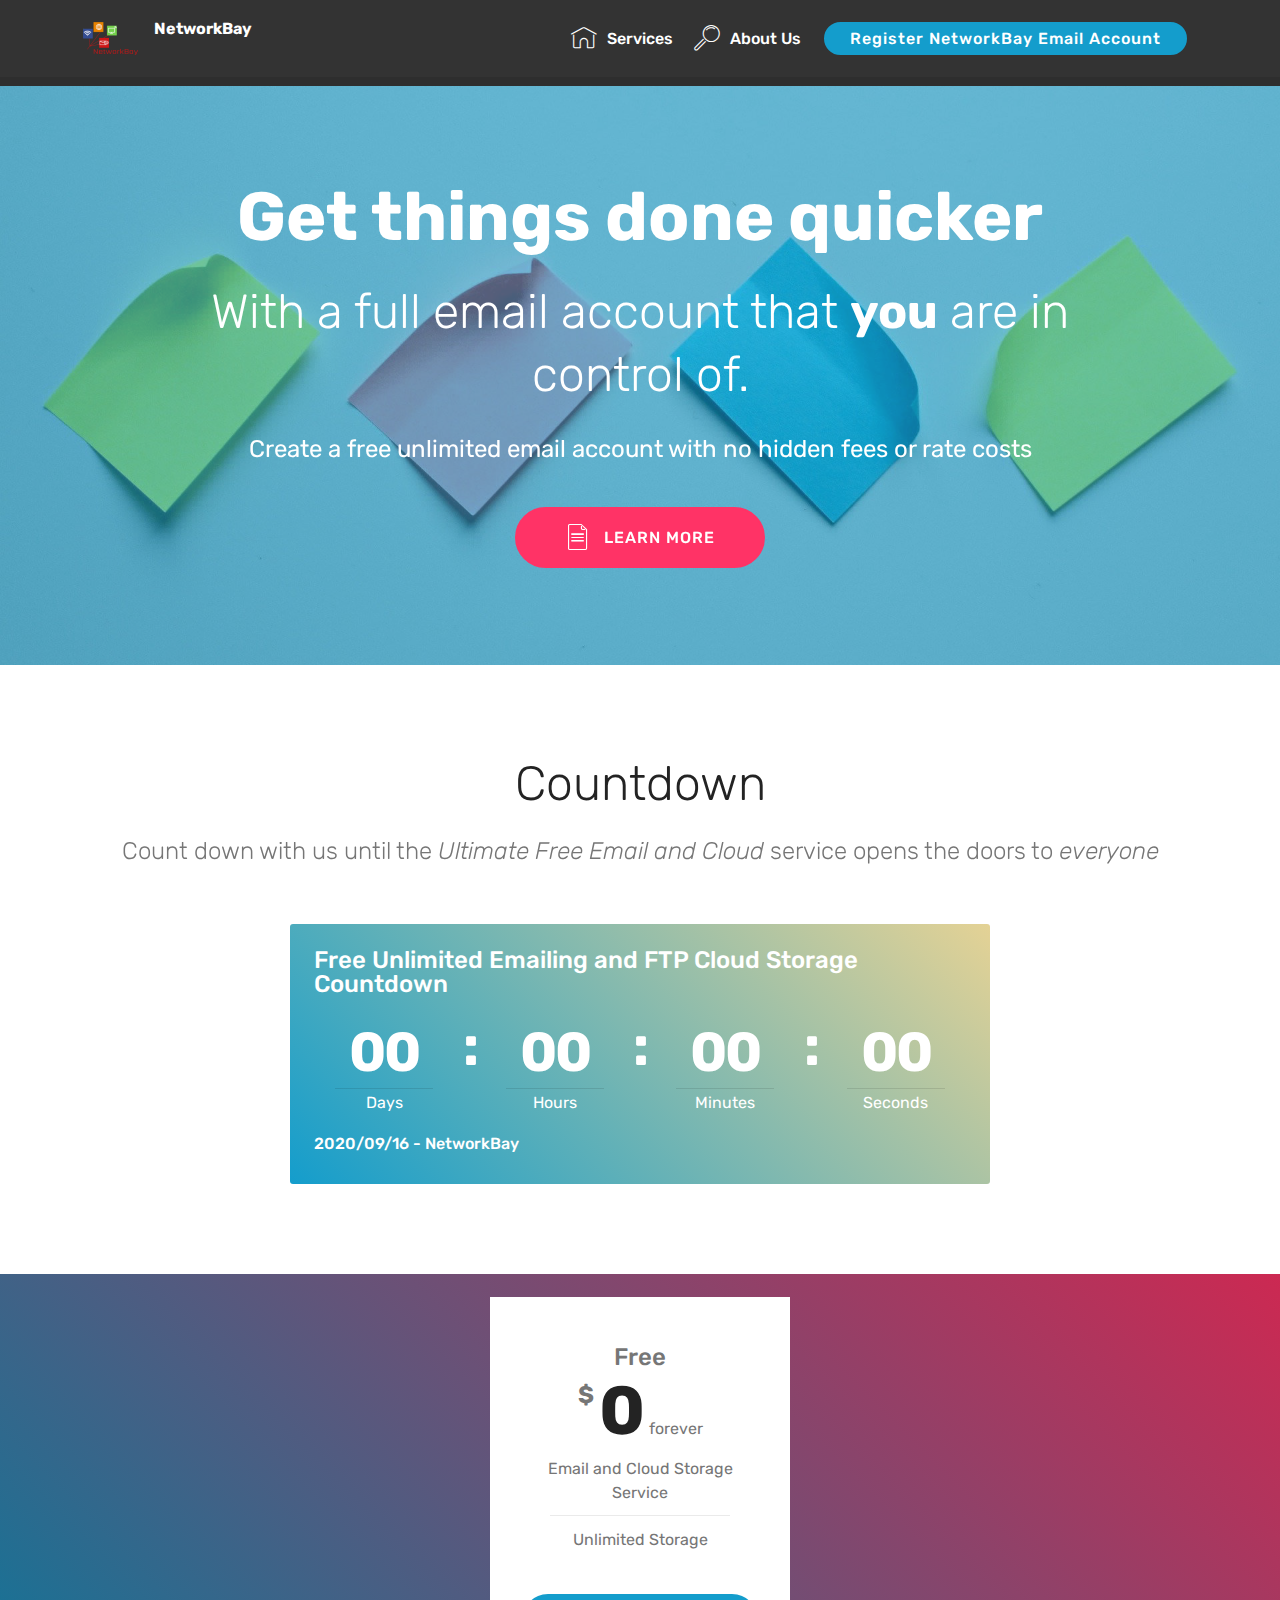
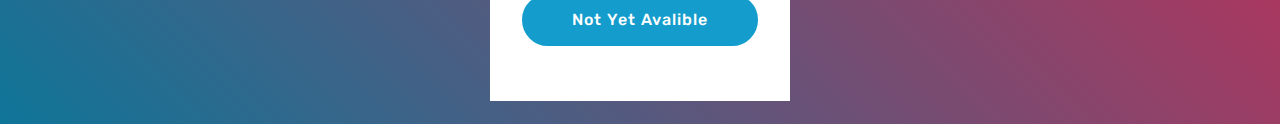
==== commit e1f2016b: "Website Update" ====
--- a/page1.html
+++ b/page1.html
@@ -59,12 +59,12 @@
                         About Us
                     </a>
                 </li></ul>
-            <div class="navbar-buttons mbr-section-btn"><a class="btn btn-sm btn-primary display-4" href="https://mobirise.co">Register NetworkBay Email Account</a></div>
+            <div class="navbar-buttons mbr-section-btn"><a class="btn btn-sm btn-primary display-4" href="page1.html#pricing-tables1-l">Register NetworkBay Email Account</a></div>
         </div>
     </nav>
 </section>
 
-<section class="engine"><a href="https://mobirise.info/y">html website templates</a></section><section once="footers" class="cid-s7uXBY1iLY" id="footer6-a">
+<section class="engine"><a href="https://mobirise.info/v">free html templates</a></section><section once="footers" class="cid-s7uXBY1iLY" id="footer6-a">
 
     
 
@@ -104,6 +104,38 @@
 
 </section>
 
+<section class="countdown2 cid-sapDQ3KJKt" id="countdown2-n">
+
+    
+
+    
+
+    <div class="container">
+        <h2 class="mbr-section-title pb-3 align-center mbr-fonts-style display-2">
+            Countdown
+        </h2>
+        <h3 class="mbr-section-subtitle align-center mbr-fonts-style display-5">Count down with us until the <em>Ultimate Free Email and Cloud </em>service opens the doors to <em>everyone</em></h3>
+    </div>
+    <div class="container pt-5 mt-2">
+        <div class=" countdown-cont align-center p-4">
+            <div class="event-name align-left mbr-white ">
+                <h4 class="mbr-fonts-style display-5">Free Unlimited Emailing and FTP Cloud Storage Countdown</h4>
+            </div>
+            <div class="countdown align-center py-2" data-due-date="2020/09/16">
+            </div>
+            <div class="daysCountdown" title="Days"></div>
+            <div class="hoursCountdown" title="Hours"></div>
+            <div class="minutesCountdown" title="Minutes"></div>
+            <div class="secondsCountdown" title="Seconds"></div>
+            <div class="event-date align-left mbr-white">
+                <h5 class="mbr-fonts-style display-7">2020/09/16 - NetworkBay</h5>
+            </div>
+        </div>
+
+        
+    </div>
+</section>
+
 <section class="pricing-table1 cid-saptM5VfDi" id="pricing-tables1-l">
 
     
@@ -131,7 +163,7 @@
                             <li class="list-group-item">Unlimited Storage</li>
                         </ul>
                     </div>
-                    <div class="mbr-section-btn text-center pt-4"><a href="https://mobirise.co" class="btn btn-primary display-4">REGISTER ACCOUNT</a></div>
+                    <div class="mbr-section-btn text-center pt-4"><a href="https://mobirise.co" class="btn btn-primary display-4">Not Yet Avalible</a></div>
                 </div>
             </div>
 
@@ -149,11 +181,12 @@
   <script src="assets/popper/popper.min.js"></script>
   <script src="assets/bootstrap/js/bootstrap.min.js"></script>
   <script src="assets/tether/tether.min.js"></script>
-  <script src="assets/smoothscroll/smooth-scroll.js"></script>
   <script src="assets/dropdown/js/nav-dropdown.js"></script>
   <script src="assets/dropdown/js/navbar-dropdown.js"></script>
   <script src="assets/touchswipe/jquery.touch-swipe.min.js"></script>
   <script src="assets/parallax/jarallax.min.js"></script>
+  <script src="assets/countdown/jquery.countdown.min.js"></script>
+  <script src="assets/smoothscroll/smooth-scroll.js"></script>
   <script src="assets/theme/js/script.js"></script>
   
   
--- a/assets/mobirise/css/mbr-additional.css
+++ b/assets/mobirise/css/mbr-additional.css
@@ -1607,6 +1607,103 @@
   padding-bottom: 90px;
   background-image: url("../../../assets/images/mbr-1920x1280.jpg");
 }
+.cid-sapDQ3KJKt {
+  padding-top: 90px;
+  padding-bottom: 90px;
+  background-color: #ffffff;
+}
+.cid-sapDQ3KJKt .mbr-section-subtitle {
+  color: #767676;
+  font-weight: 300;
+}
+.cid-sapDQ3KJKt .number-wrap {
+  color: #ffffff;
+  border-color: rgba(255, 255, 255, 0.15);
+  position: relative;
+  display: inline-block;
+  text-align: center;
+  padding: 5px 10px 13px 10px;
+  margin: 0;
+  min-width: 118px;
+  border-radius: 2px;
+  max-width: 100%;
+}
+.cid-sapDQ3KJKt .number {
+  font-style: normal;
+  font-weight: 700;
+  text-transform: none;
+  letter-spacing: -2px;
+  font-size: 55px;
+  word-spacing: 0;
+  line-height: 1.3;
+  color: #ffffff;
+}
+.cid-sapDQ3KJKt .period {
+  display: block;
+  padding-top: 2px;
+  border-top: 1px solid rgba(0, 0, 0, 0.1);
+}
+.cid-sapDQ3KJKt .dot {
+  position: absolute;
+  top: -10px;
+  right: -1em;
+  width: 1em;
+  display: block;
+  font-size: 55px;
+  height: 83%;
+  overflow: hidden;
+  font-style: normal;
+  font-weight: 700;
+  line-height: 89.65px;
+  text-transform: none;
+  letter-spacing: 0;
+  word-spacing: 0;
+  color: #ffffff;
+}
+.cid-sapDQ3KJKt .countdown-cont {
+  background: linear-gradient(45deg, #149dcc, #e4d295);
+  max-width: 700px;
+  border-radius: 3px;
+  margin: 0 auto;
+}
+@media (max-width: 768px) {
+  .cid-sapDQ3KJKt .dot {
+    display: none;
+  }
+  .cid-sapDQ3KJKt .col-xs-3 {
+    padding-left: 0;
+    padding-right: 0;
+    max-width: 25%;
+    flex: 0 0 25%;
+  }
+  .cid-sapDQ3KJKt .number-wrap {
+    min-width: auto;
+  }
+}
+@media (max-width: 576px) {
+  .cid-sapDQ3KJKt .row {
+    flex-wrap: nowrap;
+  }
+  .cid-sapDQ3KJKt .number {
+    white-space: nowrap;
+  }
+}
+@media (max-width: 440px) {
+  .cid-sapDQ3KJKt .number {
+    font-size: 30px;
+  }
+  .cid-sapDQ3KJKt .period {
+    font-size: 0.8rem;
+  }
+}
+@media (max-width: 300px) {
+  .cid-sapDQ3KJKt .number {
+    font-size: 20px;
+  }
+  .cid-sapDQ3KJKt .period {
+    font-size: 0.6rem;
+  }
+}
 .cid-saptM5VfDi {
   padding-top: 15px;
   padding-bottom: 15px;
--- a/assets/mobirise/css/mbr-additional.css
+++ b/assets/mobirise/css/mbr-additional.css
@@ -1607,6 +1607,103 @@
   padding-bottom: 90px;
   background-image: url("../../../assets/images/mbr-1920x1280.jpg");
 }
+.cid-sapDQ3KJKt {
+  padding-top: 90px;
+  padding-bottom: 90px;
+  background-color: #ffffff;
+}
+.cid-sapDQ3KJKt .mbr-section-subtitle {
+  color: #767676;
+  font-weight: 300;
+}
+.cid-sapDQ3KJKt .number-wrap {
+  color: #ffffff;
+  border-color: rgba(255, 255, 255, 0.15);
+  position: relative;
+  display: inline-block;
+  text-align: center;
+  padding: 5px 10px 13px 10px;
+  margin: 0;
+  min-width: 118px;
+  border-radius: 2px;
+  max-width: 100%;
+}
+.cid-sapDQ3KJKt .number {
+  font-style: normal;
+  font-weight: 700;
+  text-transform: none;
+  letter-spacing: -2px;
+  font-size: 55px;
+  word-spacing: 0;
+  line-height: 1.3;
+  color: #ffffff;
+}
+.cid-sapDQ3KJKt .period {
+  display: block;
+  padding-top: 2px;
+  border-top: 1px solid rgba(0, 0, 0, 0.1);
+}
+.cid-sapDQ3KJKt .dot {
+  position: absolute;
+  top: -10px;
+  right: -1em;
+  width: 1em;
+  display: block;
+  font-size: 55px;
+  height: 83%;
+  overflow: hidden;
+  font-style: normal;
+  font-weight: 700;
+  line-height: 89.65px;
+  text-transform: none;
+  letter-spacing: 0;
+  word-spacing: 0;
+  color: #ffffff;
+}
+.cid-sapDQ3KJKt .countdown-cont {
+  background: linear-gradient(45deg, #149dcc, #e4d295);
+  max-width: 700px;
+  border-radius: 3px;
+  margin: 0 auto;
+}
+@media (max-width: 768px) {
+  .cid-sapDQ3KJKt .dot {
+    display: none;
+  }
+  .cid-sapDQ3KJKt .col-xs-3 {
+    padding-left: 0;
+    padding-right: 0;
+    max-width: 25%;
+    flex: 0 0 25%;
+  }
+  .cid-sapDQ3KJKt .number-wrap {
+    min-width: auto;
+  }
+}
+@media (max-width: 576px) {
+  .cid-sapDQ3KJKt .row {
+    flex-wrap: nowrap;
+  }
+  .cid-sapDQ3KJKt .number {
+    white-space: nowrap;
+  }
+}
+@media (max-width: 440px) {
+  .cid-sapDQ3KJKt .number {
+    font-size: 30px;
+  }
+  .cid-sapDQ3KJKt .period {
+    font-size: 0.8rem;
+  }
+}
+@media (max-width: 300px) {
+  .cid-sapDQ3KJKt .number {
+    font-size: 20px;
+  }
+  .cid-sapDQ3KJKt .period {
+    font-size: 0.6rem;
+  }
+}
 .cid-saptM5VfDi {
   padding-top: 15px;
   padding-bottom: 15px;
